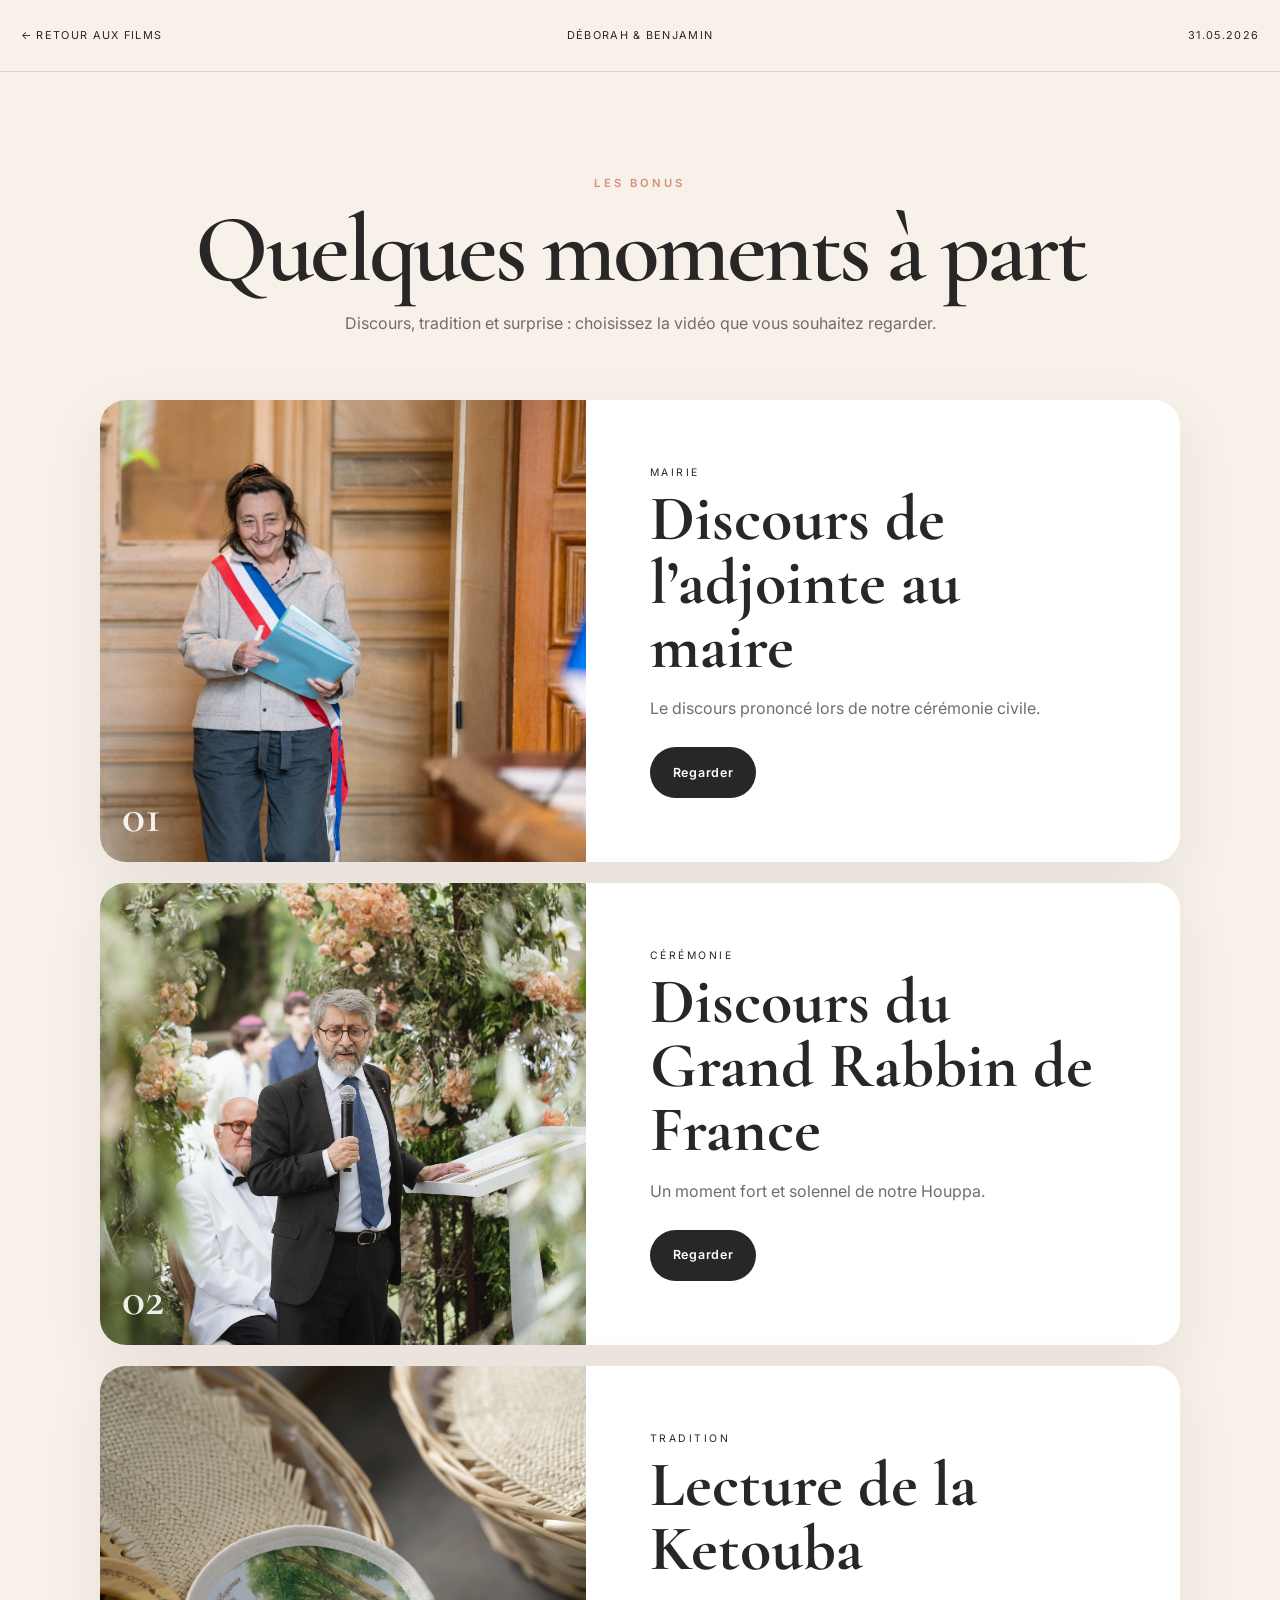
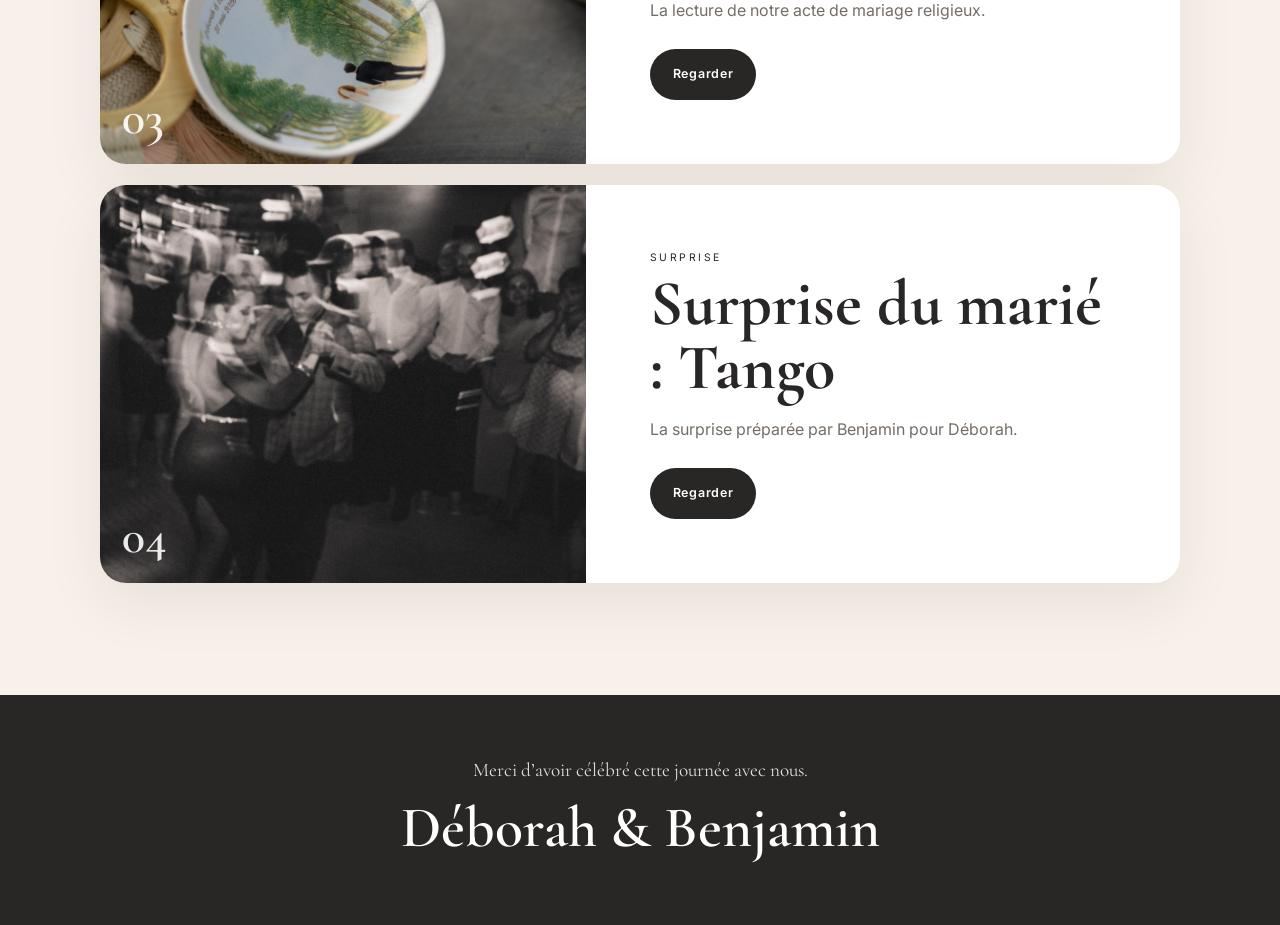
==== bonus.html @ b35d527e "Add files via upload" ====
<!doctype html>
<html lang="fr"><head><meta charset="utf-8"><meta name="viewport" content="width=device-width, initial-scale=1"><meta name="theme-color" content="#f7f1ea"><title>Les bonus — Déborah & Benjamin</title><link rel="preconnect" href="https://fonts.googleapis.com"><link rel="preconnect" href="https://fonts.gstatic.com" crossorigin><link href="https://fonts.googleapis.com/css2?family=Cormorant+Garamond:wght@500;600&family=Inter:wght@400;500;600&display=swap" rel="stylesheet"><link rel="stylesheet" href="style.css"></head>
<body class="inner-page"><nav class="topbar"><a href="films.html" class="back-link">← Retour aux films</a><span>Déborah & Benjamin</span><span>31.05.2026</span></nav>
<main class="films-main"><header class="films-header reveal"><p class="eyebrow peach">Les bonus</p><h1>Quelques moments à part</h1><p>Discours, tradition et surprise : choisissez la vidéo que vous souhaitez regarder.</p></header>
<section class="film-grid">
<article class="film-card reveal"><div class="film-thumb thumb-adjointe"><span>01</span></div><div class="film-info"><p class="card-kicker">Mairie</p><h2>Discours de l’adjointe au maire</h2><p>Le discours prononcé lors de notre cérémonie civile.</p><a class="button dark bonus-link" data-bonus="adjointe" href="#" target="_blank" rel="noopener">Regarder</a></div></article>
<article class="film-card reveal"><div class="film-thumb thumb-rabbin"><span>02</span></div><div class="film-info"><p class="card-kicker">Cérémonie</p><h2>Discours du Grand Rabbin de France</h2><p>Un moment fort et solennel de notre Houppa.</p><a class="button dark bonus-link" data-bonus="rabbin" href="#" target="_blank" rel="noopener">Regarder</a></div></article>
<article class="film-card reveal"><div class="film-thumb thumb-ketouba"><span>03</span></div><div class="film-info"><p class="card-kicker">Tradition</p><h2>Lecture de la Ketouba</h2><p>La lecture de notre acte de mariage religieux.</p><a class="button dark bonus-link" data-bonus="ketouba" href="#" target="_blank" rel="noopener">Regarder</a></div></article>
<article class="film-card reveal"><div class="film-thumb thumb-tango"><span>04</span></div><div class="film-info"><p class="card-kicker">Surprise</p><h2>Surprise du marié : Tango</h2><p>La surprise préparée par Benjamin pour Déborah.</p><a class="button dark bonus-link" data-bonus="tango" href="#" target="_blank" rel="noopener">Regarder</a></div></article>
</section></main><footer><p class="footer-thanks">Merci d’avoir célébré cette journée avec nous.</p><p class="signature">Déborah & Benjamin</p></footer><script src="config.js"></script><script src="script.js"></script></body></html>
---- style.css ----
:root {
  --ivory: #f7f1ea;
  --paper: #fffdf9;
  --charcoal: #292725;
  --muted: #746d67;
  --peach: #d78f7a;
  --peach-soft: #eed2c7;
  --line: rgba(41, 39, 37, .14);
  --shadow: 0 24px 70px rgba(49, 39, 31, .13);
}

* { box-sizing: border-box; }
html { scroll-behavior: smooth; }
body {
  margin: 0;
  color: var(--charcoal);
  background: var(--paper);
  font-family: Inter, system-ui, -apple-system, BlinkMacSystemFont, "Segoe UI", sans-serif;
  line-height: 1.65;
}
a { color: inherit; }
img { max-width: 100%; display: block; }

.intro {
  position: fixed;
  inset: 0;
  z-index: 100;
  display: grid;
  place-items: center;
  text-align: center;
  background: var(--ivory);
  transition: opacity .8s ease, visibility .8s ease;
}
.intro.hidden { opacity: 0; visibility: hidden; }
.intro-names {
  margin: 0;
  font: 600 clamp(2.5rem, 8vw, 6rem)/1 Cormorant Garamond, serif;
}
.intro-date {
  margin: .9rem 0 0;
  letter-spacing: .26em;
  text-transform: uppercase;
  font-size: .72rem;
}

.hero {
  min-height: 100svh;
  position: relative;
  display: grid;
  place-items: end center;
  padding: 7rem 1.5rem 5rem;
  text-align: center;
  color: white;
  background:
    url("assets/cover.jpg") center 38% / cover no-repeat,
    linear-gradient(135deg, #caa693, #5a4a43);
}
.hero-overlay {
  position: absolute;
  inset: 0;
  background: linear-gradient(to bottom, rgba(20,17,15,.15), rgba(20,17,15,.68));
}
.hero-content { position: relative; z-index: 1; max-width: 900px; }
.eyebrow {
  margin: 0 0 .8rem;
  font-size: .7rem;
  font-weight: 600;
  letter-spacing: .28em;
  text-transform: uppercase;
}
.eyebrow.peach { color: var(--peach); }
.hero h1, .films-header h1 {
  margin: 0;
  font: 600 clamp(3.1rem, 10vw, 7.7rem)/.92 Cormorant Garamond, serif;
  letter-spacing: -.035em;
}
.hero h1 span { color: var(--peach-soft); font-weight: 500; }
.hero-copy {
  margin: 1.5rem auto 0;
  max-width: 620px;
  font-family: Cormorant Garamond, serif;
  font-size: clamp(1.2rem, 3vw, 1.65rem);
}
.scroll-link {
  display: inline-flex;
  gap: .8rem;
  margin-top: 2.3rem;
  align-items: center;
  text-decoration: none;
  text-transform: uppercase;
  letter-spacing: .19em;
  font-size: .66rem;
}

.section { padding: clamp(5rem, 10vw, 9rem) 1.4rem; }
.narrow { max-width: 760px; margin: auto; text-align: center; }
h2, h3 { font-family: Cormorant Garamond, serif; }
.narrow h2, .section-heading h2, .download-box h2 {
  margin: 0;
  font-size: clamp(2.5rem, 6vw, 4.5rem);
  line-height: 1;
}
.narrow p:last-child {
  max-width: 650px;
  margin: 1.6rem auto 0;
  color: var(--muted);
  font-size: 1rem;
}

.memories { background: var(--ivory); }
.section-heading { text-align: center; margin-bottom: 3rem; }
.cards {
  max-width: 1180px;
  margin: auto;
  display: grid;
  grid-template-columns: repeat(2, minmax(0, 1fr));
  gap: 1.3rem;
}
.card {
  min-height: 610px;
  position: relative;
  display: flex;
  align-items: end;
  overflow: hidden;
  border-radius: 28px;
  color: white;
  box-shadow: var(--shadow);
  background-size: cover;
  background-position: center;
}
.card-photo {
  background-image:
    url("assets/photos.jpg"),
    linear-gradient(145deg, #d4a68f, #78615a);
}
.card-film {
  background-image:
    url("assets/films.jpg"),
    linear-gradient(145deg, #6d5a51, #292725);
}
.card-shade {
  position: absolute; inset: 0;
  background: linear-gradient(to top, rgba(25,21,19,.82), rgba(25,21,19,.05) 70%);
}
.card-content { position: relative; z-index: 1; padding: clamp(2rem, 5vw, 3.2rem); }
.card-kicker {
  margin: 0 0 .35rem;
  font-size: .65rem;
  letter-spacing: .24em;
  text-transform: uppercase;
}
.card h3 { margin: 0; font-size: clamp(2.8rem, 5vw, 4.4rem); line-height: 1; }
.card p:not(.card-kicker) { max-width: 420px; margin: 1rem 0 1.5rem; }

.button {
  min-height: 48px;
  display: inline-flex;
  align-items: center;
  justify-content: center;
  padding: .9rem 1.35rem;
  border: 1px solid transparent;
  border-radius: 999px;
  text-decoration: none;
  font-weight: 600;
  font-size: .78rem;
  letter-spacing: .06em;
  transition: transform .25s ease, background .25s ease, color .25s ease;
}
.button:hover { transform: translateY(-2px); }
.button.light { background: white; color: var(--charcoal); }
.button.dark { background: var(--charcoal); color: white; }

.download-box {
  max-width: 1080px;
  margin: auto;
  padding: clamp(2rem, 6vw, 4rem);
  display: flex;
  gap: 2rem;
  align-items: center;
  justify-content: space-between;
  border: 1px solid var(--line);
  border-radius: 28px;
  background: white;
}
.download-box p { max-width: 650px; color: var(--muted); }

footer {
  padding: 3.5rem 1.4rem 4rem;
  text-align: center;
  background: var(--charcoal);
  color: white;
}
footer p { margin: .25rem 0; }
.signature {
  font: 600 clamp(2rem, 6vw, 3.6rem)/1 Cormorant Garamond, serif;
}
.footer-date {
  margin-top: 1.1rem;
  font-size: .65rem;
  letter-spacing: .25em;
  color: rgba(255,255,255,.65);
}

.reveal {
  opacity: 0;
  transform: translateY(24px);
  transition: opacity .8s ease, transform .8s ease;
}
.reveal.visible { opacity: 1; transform: none; }

.inner-page { background: var(--ivory); }
.topbar {
  min-height: 72px;
  padding: 0 1.3rem;
  display: grid;
  grid-template-columns: 1fr auto 1fr;
  gap: 1rem;
  align-items: center;
  border-bottom: 1px solid var(--line);
  background: rgba(247,241,234,.92);
  backdrop-filter: blur(12px);
}
.topbar span:last-child { text-align: right; }
.topbar span, .back-link {
  font-size: .68rem;
  letter-spacing: .12em;
  text-transform: uppercase;
  text-decoration: none;
}
.films-main { padding: clamp(4rem, 8vw, 7rem) 1.3rem 7rem; }
.films-header {
  max-width: 900px;
  margin: 0 auto 4rem;
  text-align: center;
}
.films-header h1 {
  color: var(--charcoal);
  font-size: clamp(3.2rem, 8vw, 6rem);
}
.films-header > p:last-child { color: var(--muted); }
.film-grid {
  max-width: 1080px;
  margin: auto;
  display: grid;
  gap: 1.3rem;
}
.film-card {
  display: grid;
  grid-template-columns: minmax(260px, .9fr) 1.1fr;
  overflow: hidden;
  border-radius: 26px;
  background: white;
  box-shadow: 0 20px 60px rgba(49,39,31,.08);
}
.film-thumb {
  min-height: 360px;
  position: relative;
  display: flex;
  align-items: flex-end;
  padding: 1.4rem;
  color: rgba(255,255,255,.9);
  font: 600 3rem/1 Cormorant Garamond, serif;
  background-position: center;
  background-size: cover;
}
.thumb-full { background-image: url("assets/film-full.jpg"), linear-gradient(145deg,#c99c85,#4a3e38); }
.thumb-best { background-image: url("assets/film-best.jpg"), linear-gradient(145deg,#b78073,#2f2a28); }
.thumb-teaser { background-image: url("assets/film-teaser.jpg"), linear-gradient(145deg,#d2ae98,#5d4d46); }
.thumb-bonus { background-image: url("assets/film-bonus.jpg"), linear-gradient(145deg,#b77d6b,#372f2c); }
.film-info {
  padding: clamp(2rem, 5vw, 4rem);
  display: flex;
  flex-direction: column;
  align-items: flex-start;
  justify-content: center;
}
.film-info h2 { margin: 0; font-size: clamp(2.4rem, 5vw, 4rem); line-height: 1; }
.film-info > p:not(.card-kicker) { margin: 1rem 0 1.6rem; color: var(--muted); }

@media (max-width: 760px) {
  .hero { min-height: 88svh; background-position: center top; }
  .cards { grid-template-columns: 1fr; }
  .card { min-height: 530px; }
  .download-box { align-items: flex-start; flex-direction: column; }
  .film-card { grid-template-columns: 1fr; }
  .film-thumb { min-height: 270px; }
  .topbar { grid-template-columns: 1fr 1fr; }
  .topbar span:nth-child(2) { display: none; }
}
@media (prefers-reduced-motion: reduce) {
  *, *::before, *::after { scroll-behavior: auto !important; transition: none !important; }
  .intro { display: none; }
  .reveal { opacity: 1; transform: none; }
}


/* Finitions premium — version 2 */
.hero {
  min-height: 92svh;
  padding-bottom: 4.4rem;
}

.hero-content {
  transform: translateY(1rem);
}

.hero-copy {
  max-width: 650px;
  font-size: clamp(1.45rem, 3.3vw, 1.95rem);
  line-height: 1.35;
}

.scroll-link {
  flex-direction: column;
  gap: .3rem;
  margin-top: 2.1rem;
}

.scroll-arrow {
  display: inline-block;
  font-size: 1rem;
  animation: driftDown 1.8s ease-in-out infinite;
}

@keyframes driftDown {
  0%, 100% { transform: translateY(0); opacity: .65; }
  50% { transform: translateY(7px); opacity: 1; }
}

.narrow {
  max-width: 820px;
}

.narrow p:last-child {
  max-width: 690px;
  margin-top: 1.7rem;
  font-size: 1.03rem;
}

.card {
  background-size: 100%;
  transition:
    transform .55s cubic-bezier(.2,.7,.2,1),
    box-shadow .55s ease,
    background-size .8s ease;
}

.card:hover {
  transform: translateY(-8px);
  box-shadow: 0 34px 90px rgba(49, 39, 31, .2);
  background-size: 106%;
}

.card-shade {
  transition: background .55s ease;
}

.card:hover .card-shade {
  background: linear-gradient(to top, rgba(25,21,19,.88), rgba(25,21,19,.01) 72%);
}

.button {
  transition:
    transform .3s ease,
    background .3s ease,
    color .3s ease,
    box-shadow .3s ease;
}

.button:hover {
  transform: translateY(-3px);
  box-shadow: 0 12px 28px rgba(41,39,37,.16);
}

.footer-thanks {
  margin-bottom: .8rem;
  font-family: Cormorant Garamond, serif;
  font-size: 1.2rem;
  color: rgba(255,255,255,.84);
}

.reveal {
  transform: translateY(34px);
  transition:
    opacity 1s cubic-bezier(.2,.7,.2,1),
    transform 1s cubic-bezier(.2,.7,.2,1);
}

.film-card {
  transition: transform .45s ease, box-shadow .45s ease;
}

.film-card:hover {
  transform: translateY(-6px);
  box-shadow: 0 30px 80px rgba(49,39,31,.14);
}

.film-thumb {
  transition: transform .7s ease;
}

.film-card:hover .film-thumb {
  transform: scale(1.025);
}

@media (max-width: 760px) {
  .hero {
    min-height: 88svh;
    padding-bottom: 3.6rem;
  }

  .hero-content {
    transform: none;
  }

  .hero-copy {
    font-size: clamp(1.3rem, 5vw, 1.65rem);
  }

  .card {
    background-size: cover;
  }

  .card:hover {
    transform: none;
    background-size: cover;
  }
}

@media (prefers-reduced-motion: reduce) {
  .scroll-arrow {
    animation: none !important;
  }
}

/* Pages albums et bonus */
.hero h1 { white-space: nowrap; }
.cards { max-width: 1280px; gap: 1.6rem; }
.card { min-height: 660px; }
.download { display: none; }

.album-grid {
  max-width: 1180px;
  margin: auto;
  display: grid;
  grid-template-columns: repeat(2, minmax(0, 1fr));
  gap: 1.35rem;
}
.album-card {
  position: relative;
  min-height: 440px;
  display: flex;
  align-items: flex-end;
  overflow: hidden;
  border-radius: 28px;
  color: white;
  text-decoration: none;
  background-position: center;
  background-size: cover;
  box-shadow: var(--shadow);
  transition: transform .5s cubic-bezier(.2,.7,.2,1), box-shadow .5s ease, background-size .8s ease;
}
.album-card:last-child { grid-column: 1 / -1; min-height: 500px; }
.album-card:hover { transform: translateY(-7px); box-shadow: 0 34px 90px rgba(49,39,31,.2); background-size: 106%; }
.album-shade { position: absolute; inset: 0; background: linear-gradient(to top, rgba(20,17,15,.82), rgba(20,17,15,.05) 72%); }
.album-content { position: relative; z-index: 1; padding: clamp(2rem, 5vw, 3.2rem); width: 100%; }
.album-number { display: block; margin-bottom: .5rem; font-size: .65rem; letter-spacing: .24em; }
.album-content h2 { margin: 0 0 1rem; font-size: clamp(2.7rem, 5vw, 4.6rem); line-height: .95; }
.album-action { font-size: .75rem; font-weight: 600; letter-spacing: .08em; text-transform: uppercase; }
.album-mairie { background-image: url("assets/mairie.jpg"), linear-gradient(145deg,#c99c85,#4a3e38); }
.album-pool { background-image: url("assets/Pool-Henne.jpg"), linear-gradient(145deg,#d2ae98,#5d4d46); }
.album-ceremonie { background-image: url("assets/ceremonie.jpg"), linear-gradient(145deg,#b78073,#2f2a28); }
.album-maries { background-image: url("assets/maries.jpg"), linear-gradient(145deg,#caa693,#5a4a43); }
.album-cocktail { background-image: url("assets/cocktail-soiree.jpg"), linear-gradient(145deg,#6d5a51,#292725); }

.thumb-adjointe { background-image: url("assets/adjointe.jpg"), linear-gradient(145deg,#c99c85,#4a3e38); }
.thumb-rabbin { background-image: url("assets/rabin.jpg"), linear-gradient(145deg,#b78073,#2f2a28); }
.thumb-ketouba { background-image: url("assets/ceremonie.jpg"), linear-gradient(145deg,#d2ae98,#5d4d46); }
.thumb-tango { background-image: url("assets/tango.jpg"), linear-gradient(145deg,#6d5a51,#292725); }

@media (max-width: 760px) {
  .hero h1 { white-space: normal; }
  .card { min-height: 560px; }
  .album-grid { grid-template-columns: 1fr; }
  .album-card, .album-card:last-child { grid-column: auto; min-height: 430px; }
  .album-card:hover { transform: none; background-size: cover; }
}
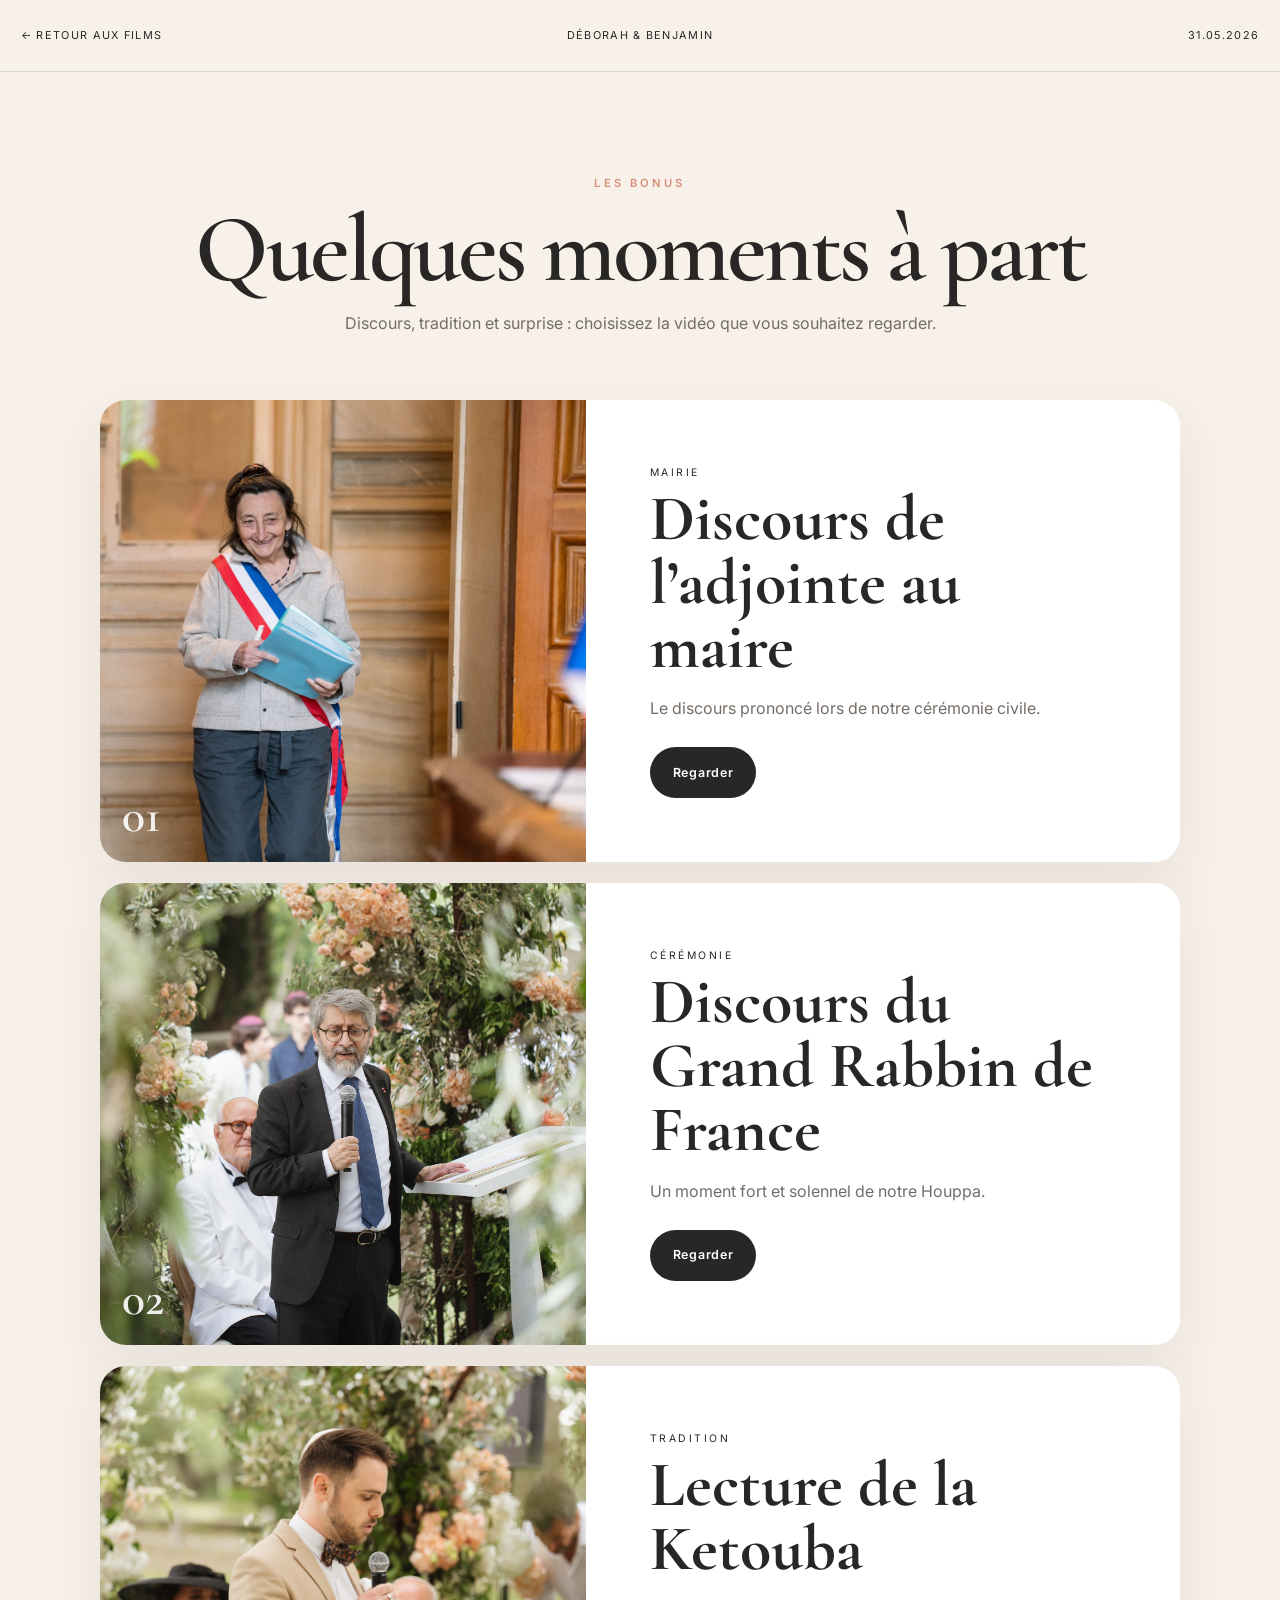
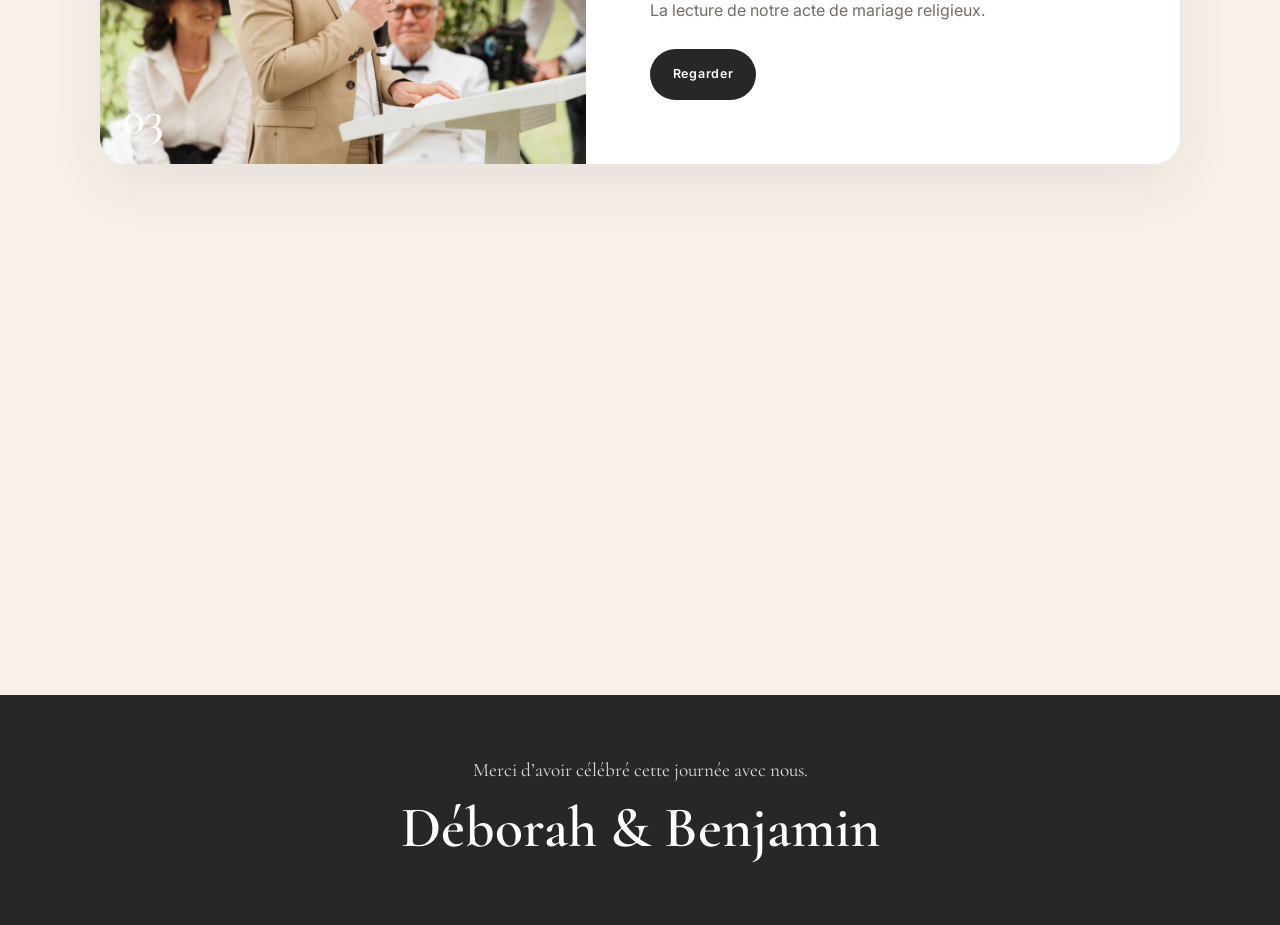
==== commit 463b4b54: "Add files via upload" ====
--- a/bonus.html
+++ b/bonus.html
@@ -6,5 +6,5 @@
 <article class="film-card reveal"><div class="film-thumb thumb-adjointe"><span>01</span></div><div class="film-info"><p class="card-kicker">Mairie</p><h2>Discours de l’adjointe au maire</h2><p>Le discours prononcé lors de notre cérémonie civile.</p><a class="button dark bonus-link" data-bonus="adjointe" href="#" target="_blank" rel="noopener">Regarder</a></div></article>
 <article class="film-card reveal"><div class="film-thumb thumb-rabbin"><span>02</span></div><div class="film-info"><p class="card-kicker">Cérémonie</p><h2>Discours du Grand Rabbin de France</h2><p>Un moment fort et solennel de notre Houppa.</p><a class="button dark bonus-link" data-bonus="rabbin" href="#" target="_blank" rel="noopener">Regarder</a></div></article>
 <article class="film-card reveal"><div class="film-thumb thumb-ketouba"><span>03</span></div><div class="film-info"><p class="card-kicker">Tradition</p><h2>Lecture de la Ketouba</h2><p>La lecture de notre acte de mariage religieux.</p><a class="button dark bonus-link" data-bonus="ketouba" href="#" target="_blank" rel="noopener">Regarder</a></div></article>
-<article class="film-card reveal"><div class="film-thumb thumb-tango"><span>04</span></div><div class="film-info"><p class="card-kicker">Surprise</p><h2>Surprise du marié : Tango</h2><p>La surprise préparée par Benjamin pour Déborah.</p><a class="button dark bonus-link" data-bonus="tango" href="#" target="_blank" rel="noopener">Regarder</a></div></article>
+<article class="film-card reveal"><div class="film-thumb thumb-tango"><span>04</span></div><div class="film-info"><p class="card-kicker">Surprise</p><h2>Surprise du marié : Tango</h2><p>La surprise préparée par Tata Paulo pour Benjamin.</p><a class="button dark bonus-link" data-bonus="tango" href="#" target="_blank" rel="noopener">Regarder</a></div></article>
 </section></main><footer><p class="footer-thanks">Merci d’avoir célébré cette journée avec nous.</p><p class="signature">Déborah & Benjamin</p></footer><script src="config.js"></script><script src="script.js"></script></body></html>
--- a/style.css
+++ b/style.css
@@ -470,13 +470,13 @@
 .album-action { font-size: .75rem; font-weight: 600; letter-spacing: .08em; text-transform: uppercase; }
 .album-mairie { background-image: url("assets/mairie.jpg"), linear-gradient(145deg,#c99c85,#4a3e38); }
 .album-pool { background-image: url("assets/Pool-Henne.jpg"), linear-gradient(145deg,#d2ae98,#5d4d46); }
-.album-ceremonie { background-image: url("assets/ceremonie.jpg"), linear-gradient(145deg,#b78073,#2f2a28); }
+.album-ceremonie { background-image: url("assets/ketouba.jpg"), linear-gradient(145deg,#b78073,#2f2a28); }
 .album-maries { background-image: url("assets/maries.jpg"), linear-gradient(145deg,#caa693,#5a4a43); }
 .album-cocktail { background-image: url("assets/cocktail-soiree.jpg"), linear-gradient(145deg,#6d5a51,#292725); }
 
 .thumb-adjointe { background-image: url("assets/adjointe.jpg"), linear-gradient(145deg,#c99c85,#4a3e38); }
 .thumb-rabbin { background-image: url("assets/rabin.jpg"), linear-gradient(145deg,#b78073,#2f2a28); }
-.thumb-ketouba { background-image: url("assets/ceremonie.jpg"), linear-gradient(145deg,#d2ae98,#5d4d46); }
+.thumb-ketouba { background-image: url("assets/ketouba.jpg"), linear-gradient(145deg,#d2ae98,#5d4d46); }
 .thumb-tango { background-image: url("assets/tango.jpg"), linear-gradient(145deg,#6d5a51,#292725); }
 
 @media (max-width: 760px) {
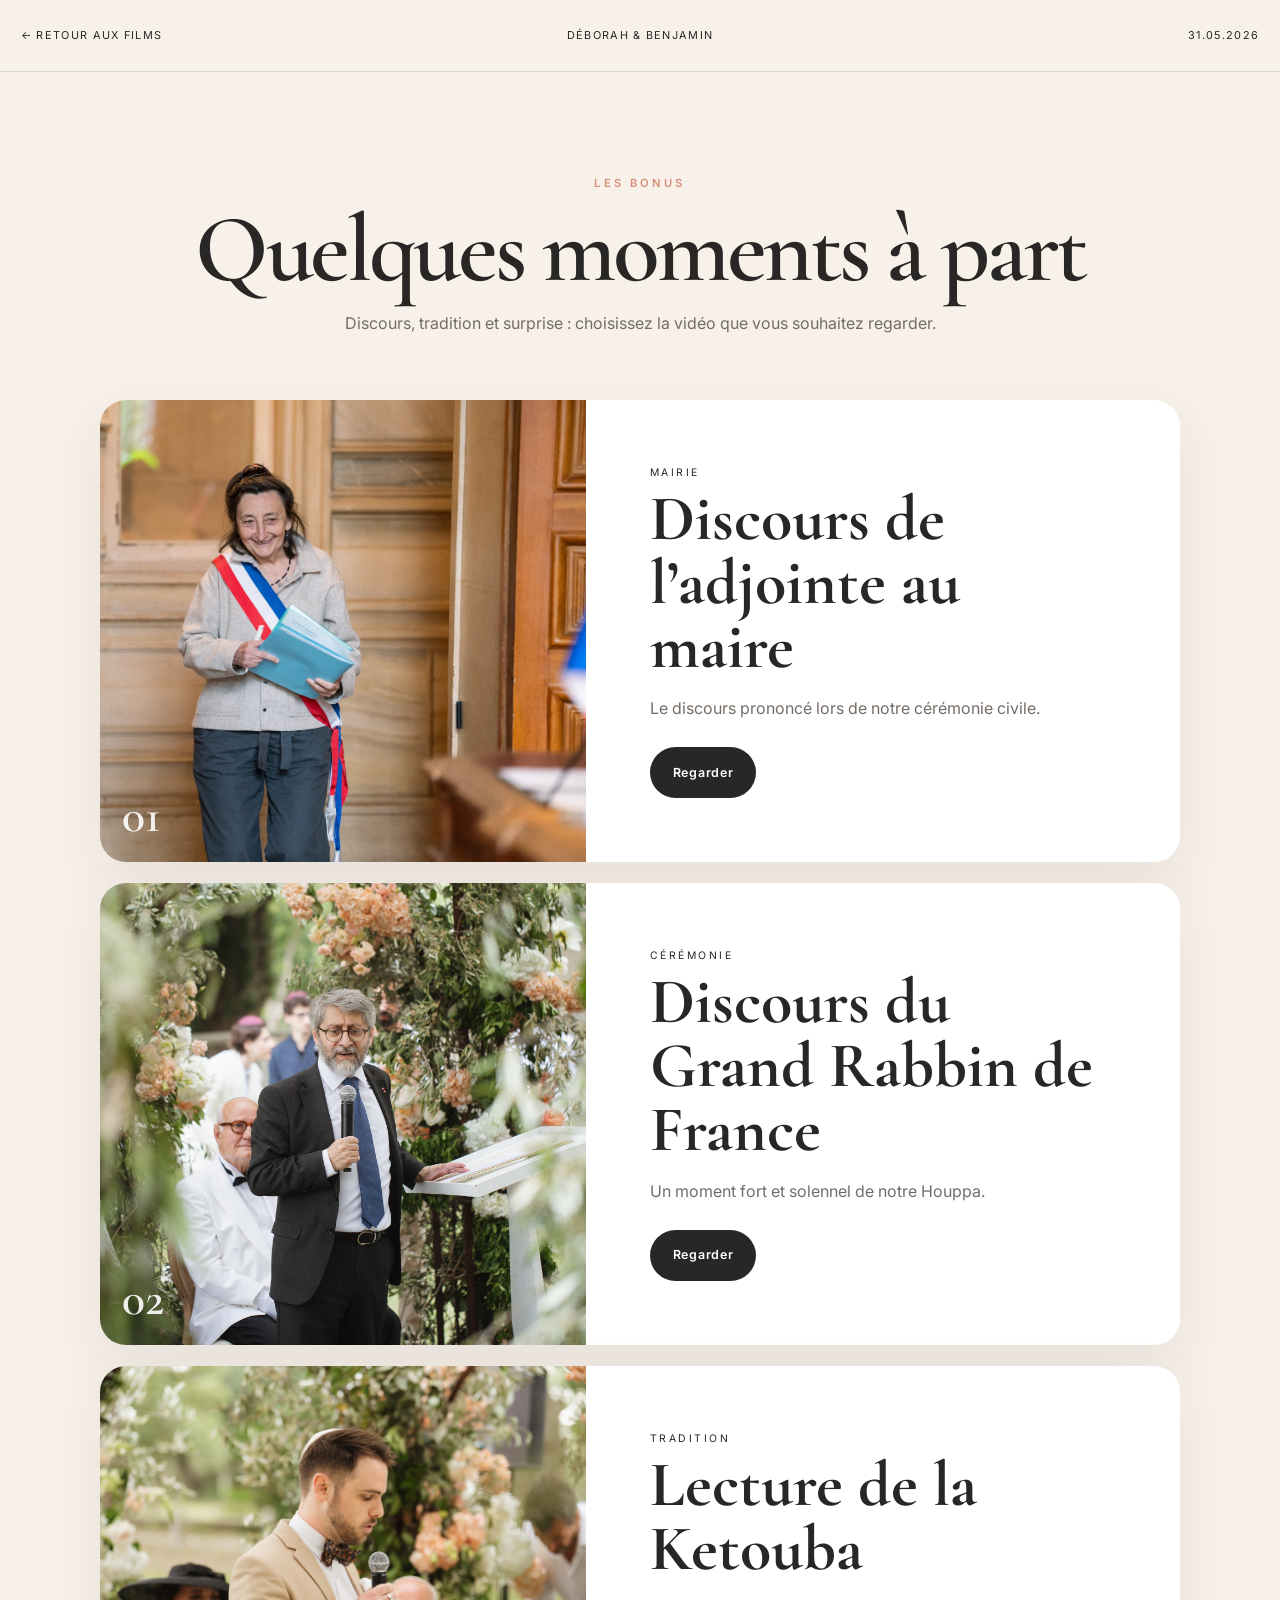
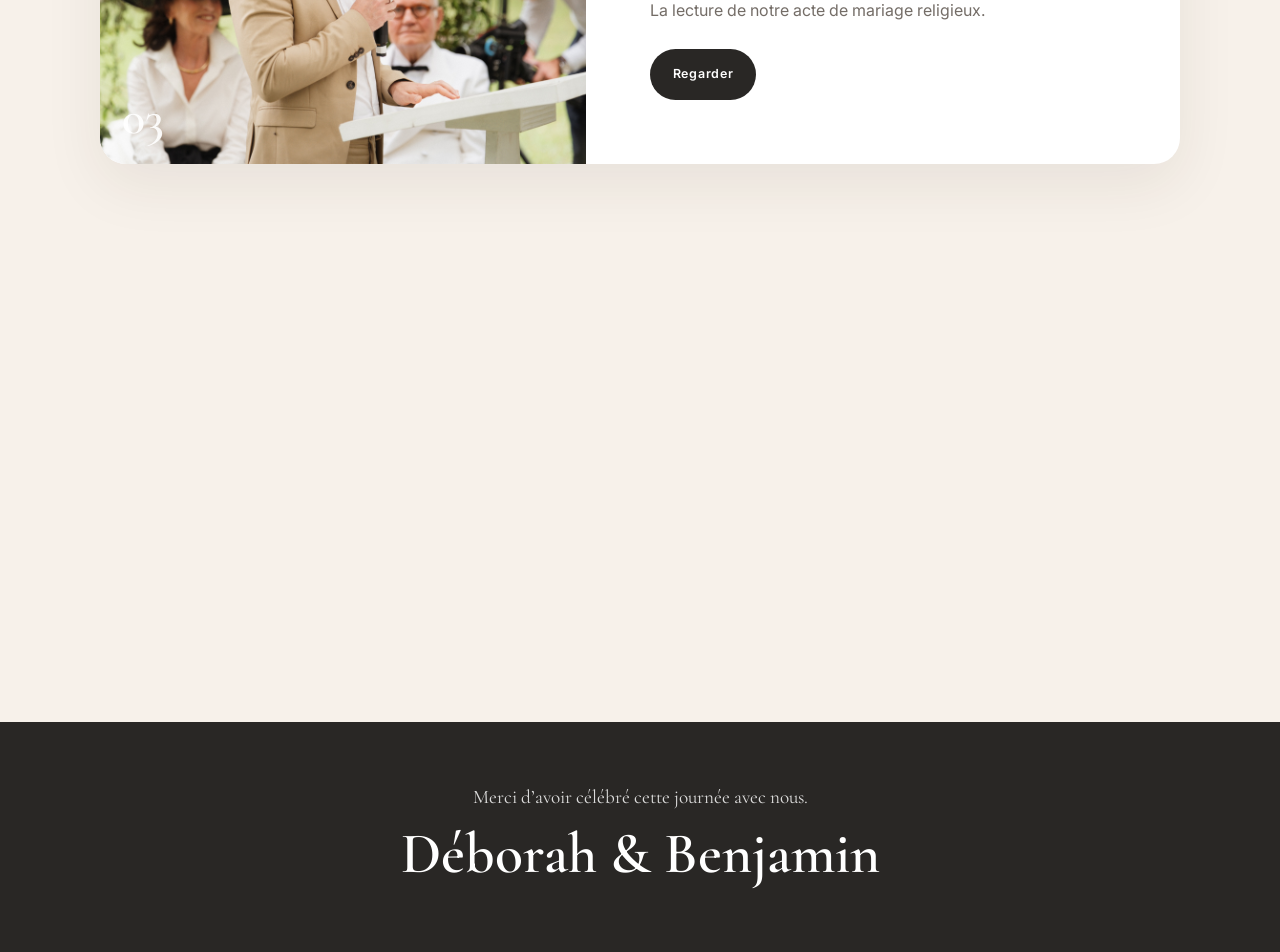
==== commit b686cc1c: "Add files via upload" ====
--- a/bonus.html
+++ b/bonus.html
@@ -6,5 +6,5 @@
 <article class="film-card reveal"><div class="film-thumb thumb-adjointe"><span>01</span></div><div class="film-info"><p class="card-kicker">Mairie</p><h2>Discours de l’adjointe au maire</h2><p>Le discours prononcé lors de notre cérémonie civile.</p><a class="button dark bonus-link" data-bonus="adjointe" href="#" target="_blank" rel="noopener">Regarder</a></div></article>
 <article class="film-card reveal"><div class="film-thumb thumb-rabbin"><span>02</span></div><div class="film-info"><p class="card-kicker">Cérémonie</p><h2>Discours du Grand Rabbin de France</h2><p>Un moment fort et solennel de notre Houppa.</p><a class="button dark bonus-link" data-bonus="rabbin" href="#" target="_blank" rel="noopener">Regarder</a></div></article>
 <article class="film-card reveal"><div class="film-thumb thumb-ketouba"><span>03</span></div><div class="film-info"><p class="card-kicker">Tradition</p><h2>Lecture de la Ketouba</h2><p>La lecture de notre acte de mariage religieux.</p><a class="button dark bonus-link" data-bonus="ketouba" href="#" target="_blank" rel="noopener">Regarder</a></div></article>
-<article class="film-card reveal"><div class="film-thumb thumb-tango"><span>04</span></div><div class="film-info"><p class="card-kicker">Surprise</p><h2>Surprise du marié : Tango</h2><p>La surprise préparée par Tata Paulo pour Benjamin.</p><a class="button dark bonus-link" data-bonus="tango" href="#" target="_blank" rel="noopener">Regarder</a></div></article>
+<article class="film-card reveal"><div class="film-thumb thumb-tango"><span>04</span></div><div class="film-info"><p class="card-kicker">Surprise</p><h2>Surprise des mariés : Tango</h2><p>La surprise préparée par Tata Paulo pour Déborah et Benjamin.</p><a class="button dark bonus-link" data-bonus="tango" href="#" target="_blank" rel="noopener">Regarder</a></div></article>
 </section></main><footer><p class="footer-thanks">Merci d’avoir célébré cette journée avec nous.</p><p class="signature">Déborah & Benjamin</p></footer><script src="config.js"></script><script src="script.js"></script></body></html>
--- a/style.css
+++ b/style.css
@@ -422,6 +422,11 @@
     background-size: cover;
   }
 
+  /* Sur mobile, garde les deux mariés visibles sur la carte Films. */
+  .card-film {
+    background-position: 65% center;
+  }
+
   .card:hover {
     transform: none;
     background-size: cover;
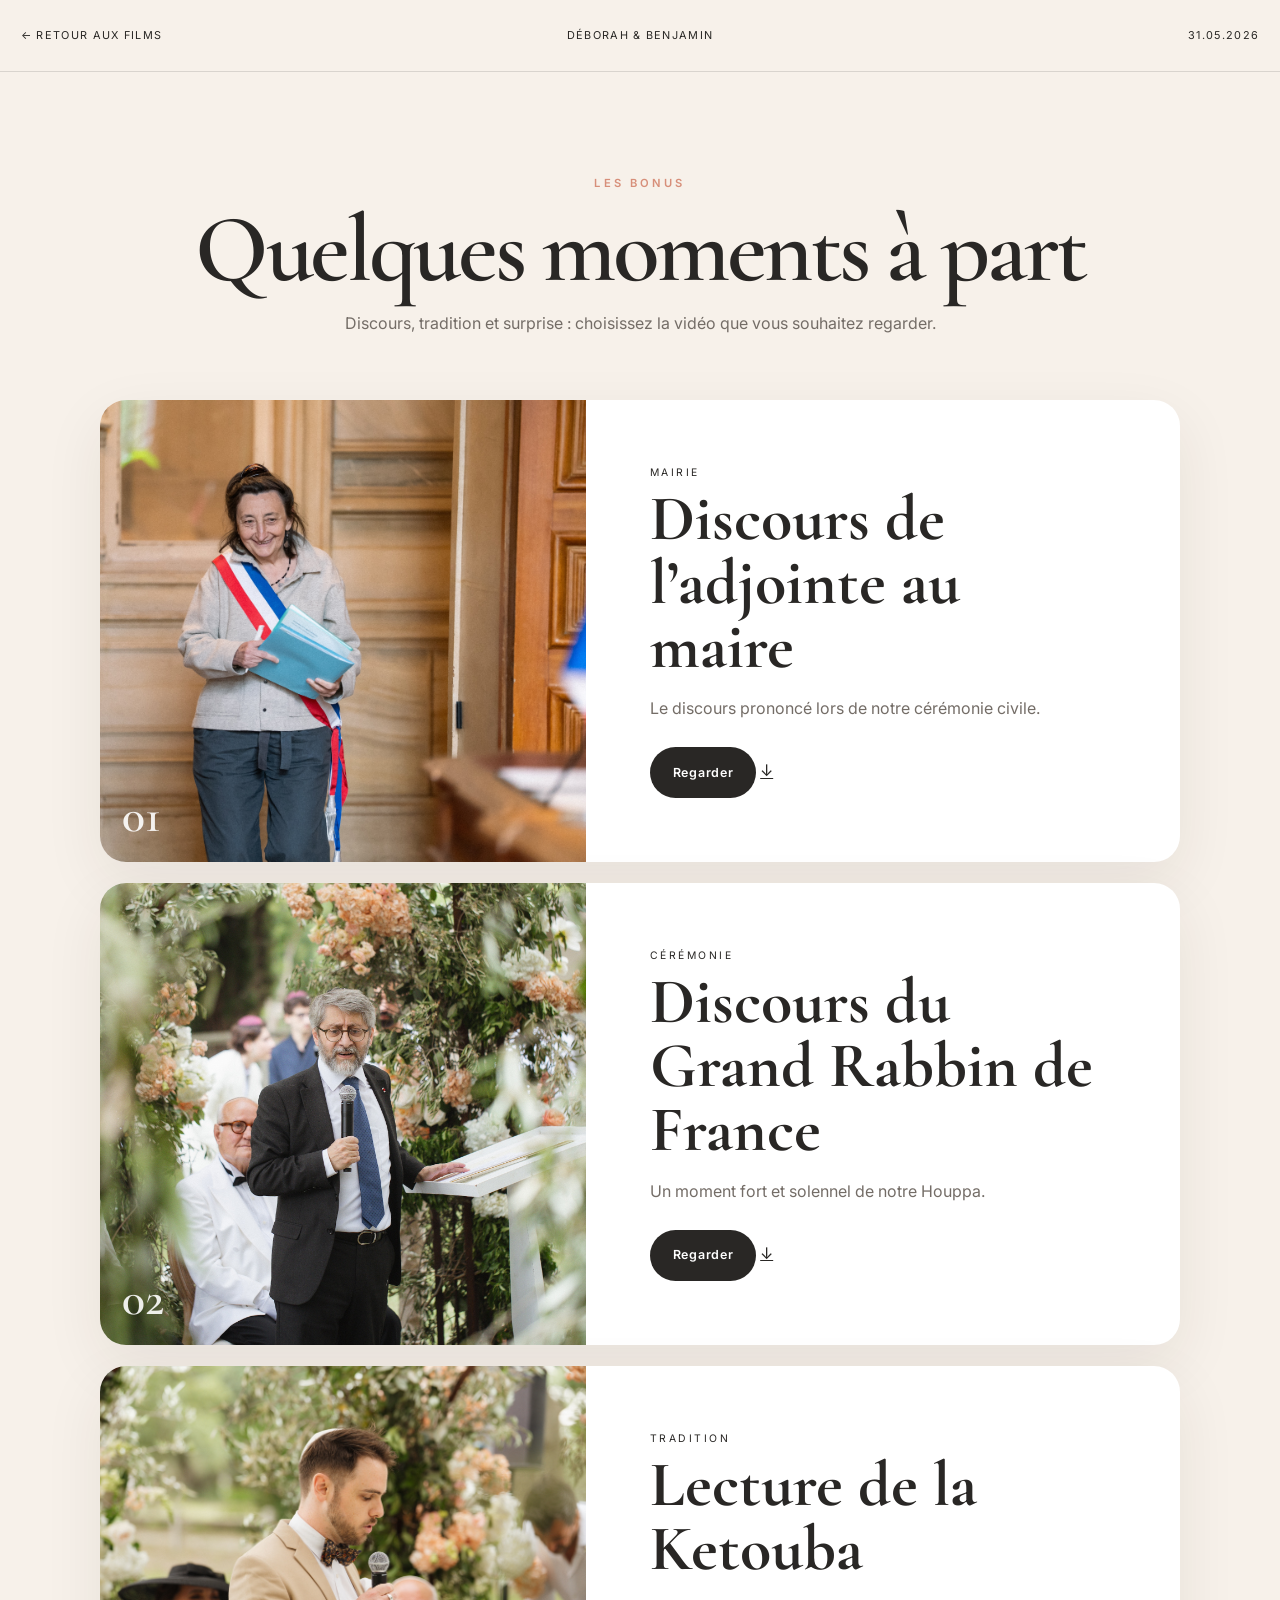
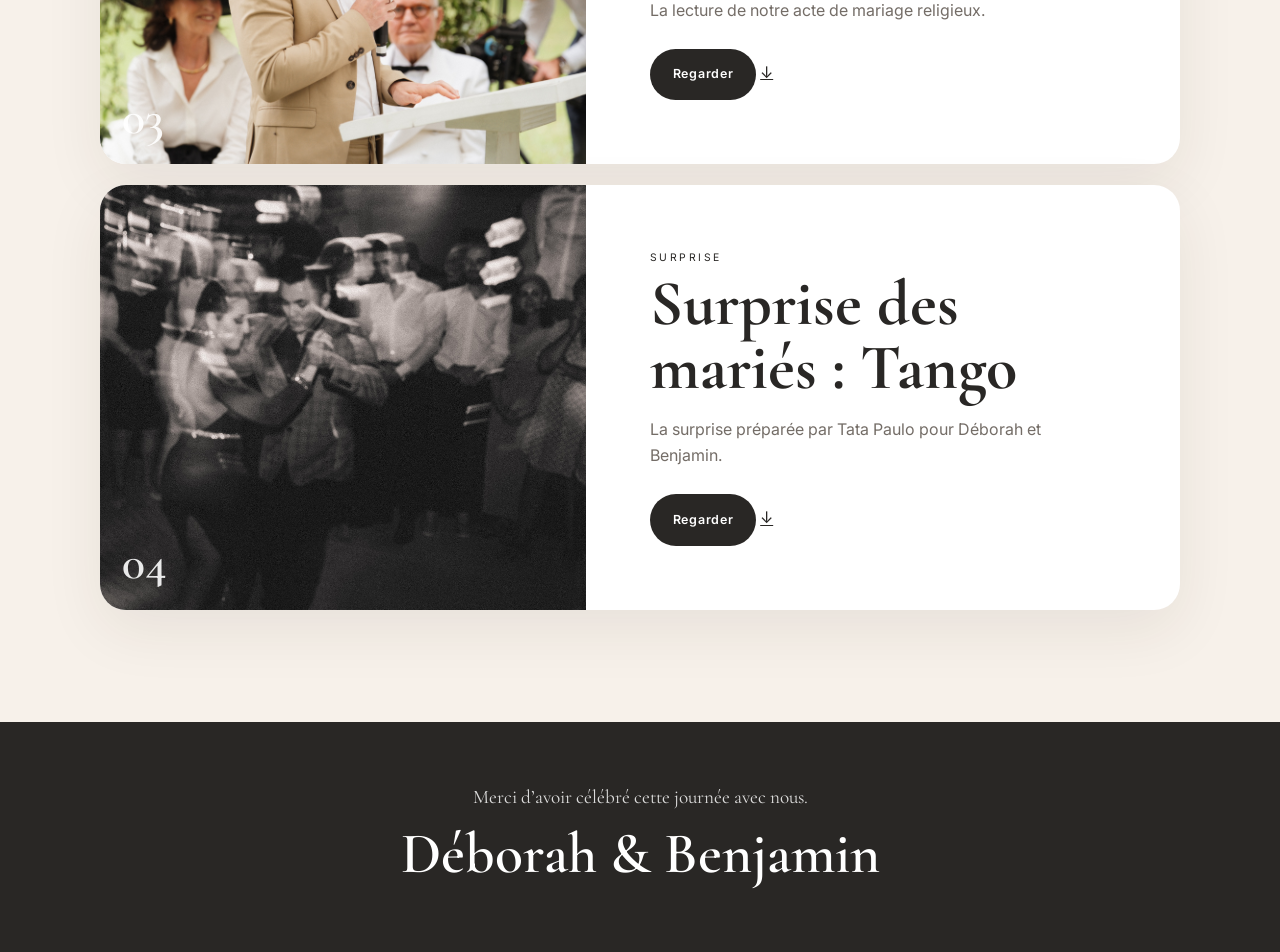
==== commit de7fb74e: "Update bonus.html" ====
--- a/bonus.html
+++ b/bonus.html
@@ -1,10 +1,169 @@
 <!doctype html>
-<html lang="fr"><head><meta charset="utf-8"><meta name="viewport" content="width=device-width, initial-scale=1"><meta name="theme-color" content="#f7f1ea"><title>Les bonus — Déborah & Benjamin</title><link rel="preconnect" href="https://fonts.googleapis.com"><link rel="preconnect" href="https://fonts.gstatic.com" crossorigin><link href="https://fonts.googleapis.com/css2?family=Cormorant+Garamond:wght@500;600&family=Inter:wght@400;500;600&display=swap" rel="stylesheet"><link rel="stylesheet" href="style.css"></head>
-<body class="inner-page"><nav class="topbar"><a href="films.html" class="back-link">← Retour aux films</a><span>Déborah & Benjamin</span><span>31.05.2026</span></nav>
-<main class="films-main"><header class="films-header reveal"><p class="eyebrow peach">Les bonus</p><h1>Quelques moments à part</h1><p>Discours, tradition et surprise : choisissez la vidéo que vous souhaitez regarder.</p></header>
+<html lang="fr">
+<head>
+  <meta charset="utf-8">
+  <meta name="viewport" content="width=device-width, initial-scale=1">
+  <meta name="theme-color" content="#f7f1ea">
+  <title>Les bonus — Déborah & Benjamin</title>
+
+  <link rel="preconnect" href="https://fonts.googleapis.com">
+  <link rel="preconnect" href="https://fonts.gstatic.com" crossorigin>
+  <link href="https://fonts.googleapis.com/css2?family=Cormorant+Garamond:wght@500;600&family=Inter:wght@400;500;600&display=swap" rel="stylesheet">
+  <link rel="stylesheet" href="style.css">
+</head>
+
+<body class="inner-page">
+
+<nav class="topbar">
+  <a href="films.html" class="back-link">← Retour aux films</a>
+  <span>Déborah & Benjamin</span>
+  <span>31.05.2026</span>
+</nav>
+
+<main class="films-main">
+
+<header class="films-header reveal">
+  <p class="eyebrow peach">Les bonus</p>
+  <h1>Quelques moments à part</h1>
+  <p>Discours, tradition et surprise : choisissez la vidéo que vous souhaitez regarder.</p>
+</header>
+
 <section class="film-grid">
-<article class="film-card reveal"><div class="film-thumb thumb-adjointe"><span>01</span></div><div class="film-info"><p class="card-kicker">Mairie</p><h2>Discours de l’adjointe au maire</h2><p>Le discours prononcé lors de notre cérémonie civile.</p><a class="button dark bonus-link" data-bonus="adjointe" href="#" target="_blank" rel="noopener">Regarder</a></div></article>
-<article class="film-card reveal"><div class="film-thumb thumb-rabbin"><span>02</span></div><div class="film-info"><p class="card-kicker">Cérémonie</p><h2>Discours du Grand Rabbin de France</h2><p>Un moment fort et solennel de notre Houppa.</p><a class="button dark bonus-link" data-bonus="rabbin" href="#" target="_blank" rel="noopener">Regarder</a></div></article>
-<article class="film-card reveal"><div class="film-thumb thumb-ketouba"><span>03</span></div><div class="film-info"><p class="card-kicker">Tradition</p><h2>Lecture de la Ketouba</h2><p>La lecture de notre acte de mariage religieux.</p><a class="button dark bonus-link" data-bonus="ketouba" href="#" target="_blank" rel="noopener">Regarder</a></div></article>
-<article class="film-card reveal"><div class="film-thumb thumb-tango"><span>04</span></div><div class="film-info"><p class="card-kicker">Surprise</p><h2>Surprise des mariés : Tango</h2><p>La surprise préparée par Tata Paulo pour Déborah et Benjamin.</p><a class="button dark bonus-link" data-bonus="tango" href="#" target="_blank" rel="noopener">Regarder</a></div></article>
-</section></main><footer><p class="footer-thanks">Merci d’avoir célébré cette journée avec nous.</p><p class="signature">Déborah & Benjamin</p></footer><script src="config.js"></script><script src="script.js"></script></body></html>
+
+  <article class="film-card reveal">
+    <div class="film-thumb thumb-adjointe">
+      <span>01</span>
+    </div>
+
+    <div class="film-info">
+      <p class="card-kicker">Mairie</p>
+      <h2>Discours de l’adjointe au maire</h2>
+      <p>Le discours prononcé lors de notre cérémonie civile.</p>
+
+      <div class="video-actions">
+        <a class="button dark"
+           href="https://youtu.be/zSFVl3jreYs"
+           target="_blank"
+           rel="noopener">
+          Regarder
+        </a>
+
+        <a class="download-button"
+           href="https://1drv.ms/v/c/fe005e79bfca4940/IQC60GVEB7knQZflV5qRnCfxAbYD88Ypl5VMBLUPHVLP2HA?e=sA8LEf"
+           target="_blank"
+           rel="noopener"
+           aria-label="Télécharger le discours de l’adjointe"
+           title="Télécharger">
+          ↓
+        </a>
+      </div>
+    </div>
+  </article>
+
+
+  <article class="film-card reveal">
+    <div class="film-thumb thumb-rabbin">
+      <span>02</span>
+    </div>
+
+    <div class="film-info">
+      <p class="card-kicker">Cérémonie</p>
+      <h2>Discours du Grand Rabbin de France</h2>
+      <p>Un moment fort et solennel de notre Houppa.</p>
+
+      <div class="video-actions">
+        <a class="button dark"
+           href="https://youtu.be/Dk_JQ2nUjzk"
+           target="_blank"
+           rel="noopener">
+          Regarder
+        </a>
+
+        <a class="download-button"
+           href="https://1drv.ms/v/c/fe005e79bfca4940/IQDqzyZx8Nz5SoJObL8eiVc0Acm5nAv7ZCgJnDCNC0UUDbM?e=Fjuq3d"
+           target="_blank"
+           rel="noopener"
+           aria-label="Télécharger le discours du Grand Rabbin"
+           title="Télécharger">
+          ↓
+        </a>
+      </div>
+    </div>
+  </article>
+
+
+  <article class="film-card reveal">
+    <div class="film-thumb thumb-ketouba">
+      <span>03</span>
+    </div>
+
+    <div class="film-info">
+      <p class="card-kicker">Tradition</p>
+      <h2>Lecture de la Ketouba</h2>
+      <p>La lecture de notre acte de mariage religieux.</p>
+
+      <div class="video-actions">
+        <a class="button dark"
+           href="https://youtu.be/fDGdilpbMHc"
+           target="_blank"
+           rel="noopener">
+          Regarder
+        </a>
+
+        <a class="download-button"
+           href="https://1drv.ms/v/c/fe005e79bfca4940/IQBhnemkNUCyTrfuvbTE9nVgAfYkqxFQ_273QRnzHiIqBp0?e=B9DHrr"
+           target="_blank"
+           rel="noopener"
+           aria-label="Télécharger la Ketouba"
+           title="Télécharger">
+          ↓
+        </a>
+      </div>
+    </div>
+  </article>
+
+
+  <article class="film-card reveal">
+    <div class="film-thumb thumb-tango">
+      <span>04</span>
+    </div>
+
+    <div class="film-info">
+      <p class="card-kicker">Surprise</p>
+      <h2>Surprise des mariés : Tango</h2>
+      <p>La surprise préparée par Tata Paulo pour Déborah et Benjamin.</p>
+
+      <div class="video-actions">
+        <a class="button dark"
+           href="https://youtu.be/KF2ATE9jOQ8"
+           target="_blank"
+           rel="noopener">
+          Regarder
+        </a>
+
+        <a class="download-button"
+           href="https://1drv.ms/v/c/fe005e79bfca4940/IQBwHuazdbvsRYAT9TpMJFJ-AYJU199sYpebnge30X5Ig9M?e=r0Mjl2"
+           target="_blank"
+           rel="noopener"
+           aria-label="Télécharger le Tango"
+           title="Télécharger">
+          ↓
+        </a>
+      </div>
+    </div>
+  </article>
+
+</section>
+
+</main>
+
+<footer>
+  <p class="footer-thanks">Merci d’avoir célébré cette journée avec nous.</p>
+  <p class="signature">Déborah & Benjamin</p>
+</footer>
+
+<script src="config.js"></script>
+<script src="script.js"></script>
+
+</body>
+</html>
--- a/style.css
+++ b/style.css
@@ -466,7 +466,6 @@
   box-shadow: var(--shadow);
   transition: transform .5s cubic-bezier(.2,.7,.2,1), box-shadow .5s ease, background-size .8s ease;
 }
-.album-card:last-child { grid-column: 1 / -1; min-height: 500px; }
 .album-card:hover { transform: translateY(-7px); box-shadow: 0 34px 90px rgba(49,39,31,.2); background-size: 106%; }
 .album-shade { position: absolute; inset: 0; background: linear-gradient(to top, rgba(20,17,15,.82), rgba(20,17,15,.05) 72%); }
 .album-content { position: relative; z-index: 1; padding: clamp(2rem, 5vw, 3.2rem); width: 100%; }
@@ -474,7 +473,8 @@
 .album-content h2 { margin: 0 0 1rem; font-size: clamp(2.7rem, 5vw, 4.6rem); line-height: .95; }
 .album-action { font-size: .75rem; font-weight: 600; letter-spacing: .08em; text-transform: uppercase; }
 .album-mairie { background-image: url("assets/mairie.jpg"), linear-gradient(145deg,#c99c85,#4a3e38); }
-.album-pool { background-image: url("assets/Pool-Henne.jpg"), linear-gradient(145deg,#d2ae98,#5d4d46); }
+.album-pool { background-image: url("assets/brunch&pool-party.jpg"), linear-gradient(145deg,#d2ae98,#5d4d46); }
+.album-henne { background-image: url("assets/henne.jpg"), linear-gradient(145deg,#c99c85,#4a3e38); }
 .album-ceremonie { background-image: url("assets/ketouba.jpg"), linear-gradient(145deg,#b78073,#2f2a28); }
 .album-maries { background-image: url("assets/maries.jpg"), linear-gradient(145deg,#caa693,#5a4a43); }
 .album-cocktail { background-image: url("assets/cocktail-soiree.jpg"), linear-gradient(145deg,#6d5a51,#292725); }
@@ -488,6 +488,22 @@
   .hero h1 { white-space: normal; }
   .card { min-height: 560px; }
   .album-grid { grid-template-columns: 1fr; }
-  .album-card, .album-card:last-child { grid-column: auto; min-height: 430px; }
+  .album-card { grid-column: auto; min-height: 430px; }
   .album-card:hover { transform: none; background-size: cover; }
 }
+
+/* Ajustements de cadrage — mobile uniquement */
+@media (max-width: 760px) {
+  .hero {
+    background-position: 58% center;
+  }
+
+  .card-photo {
+    background-position: 62% center;
+  }
+
+  .thumb-teaser {
+    background-position: 58% center;
+  }
+}
+
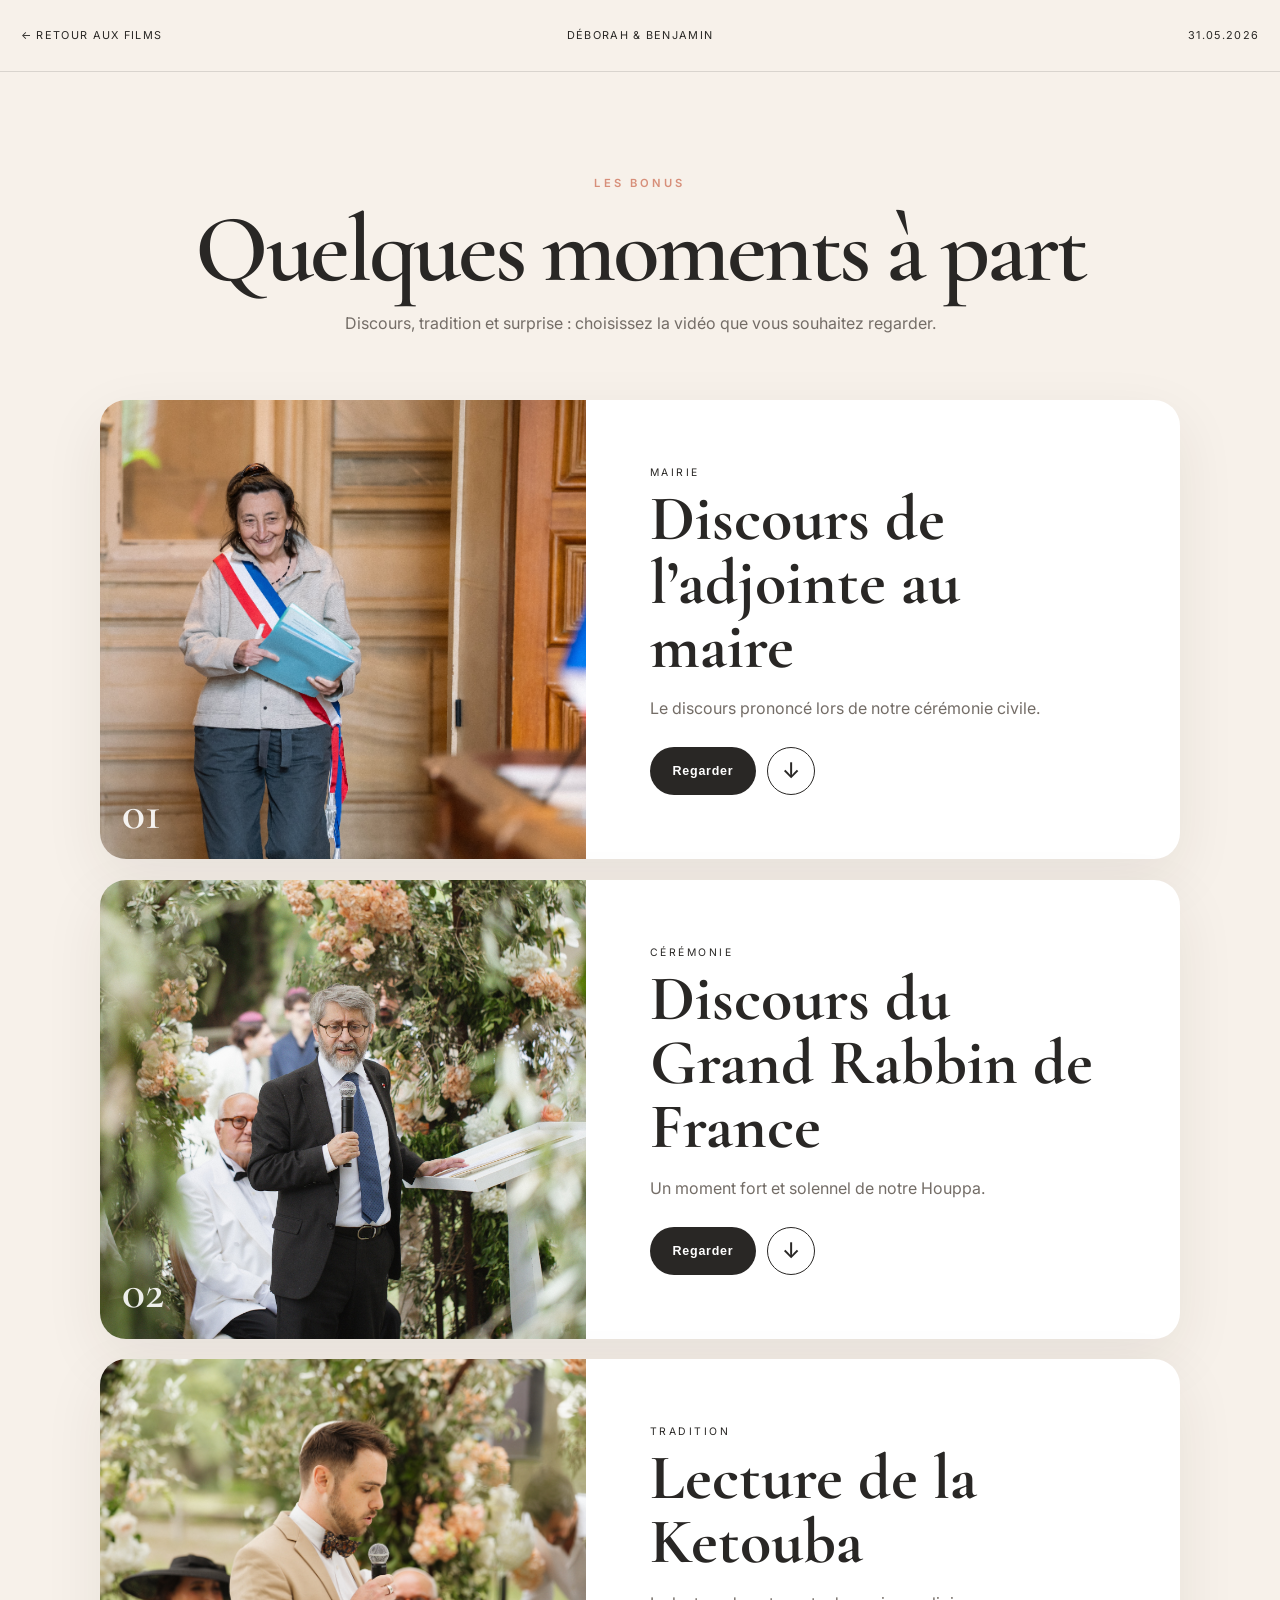
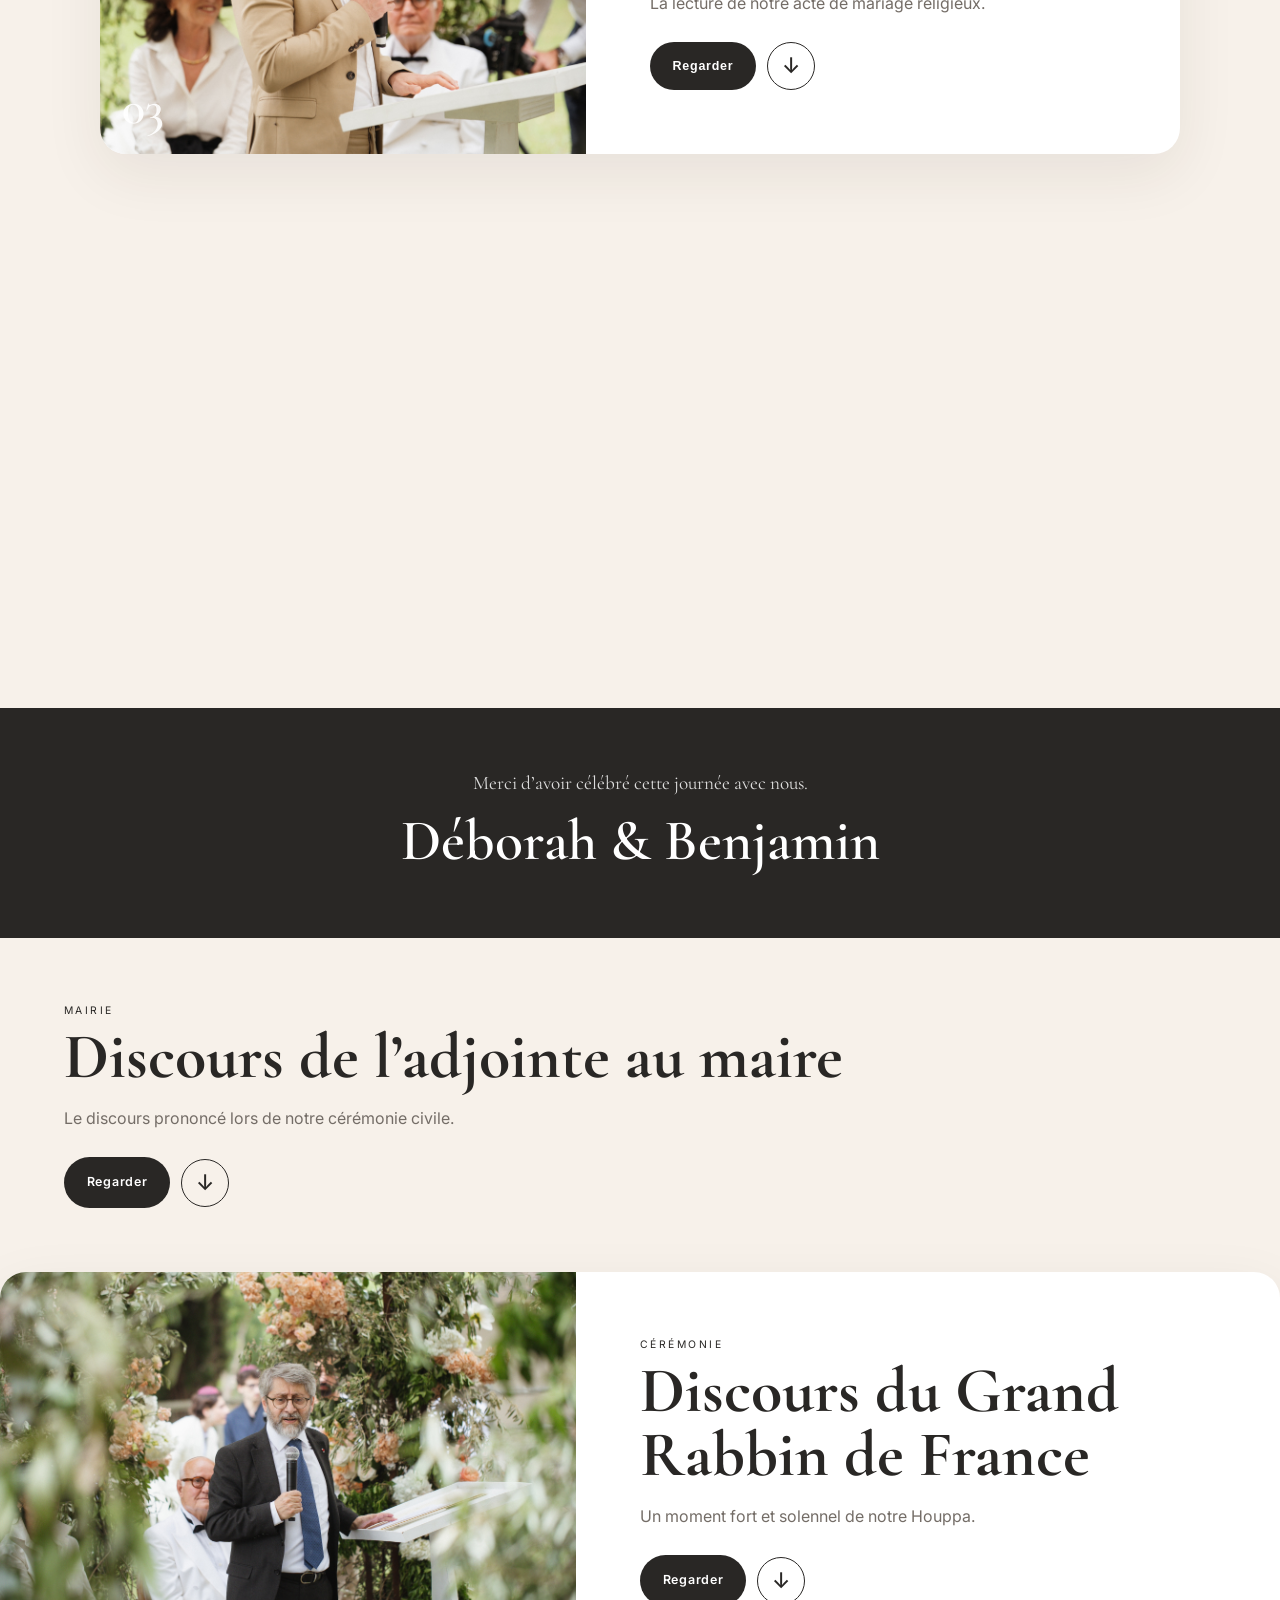
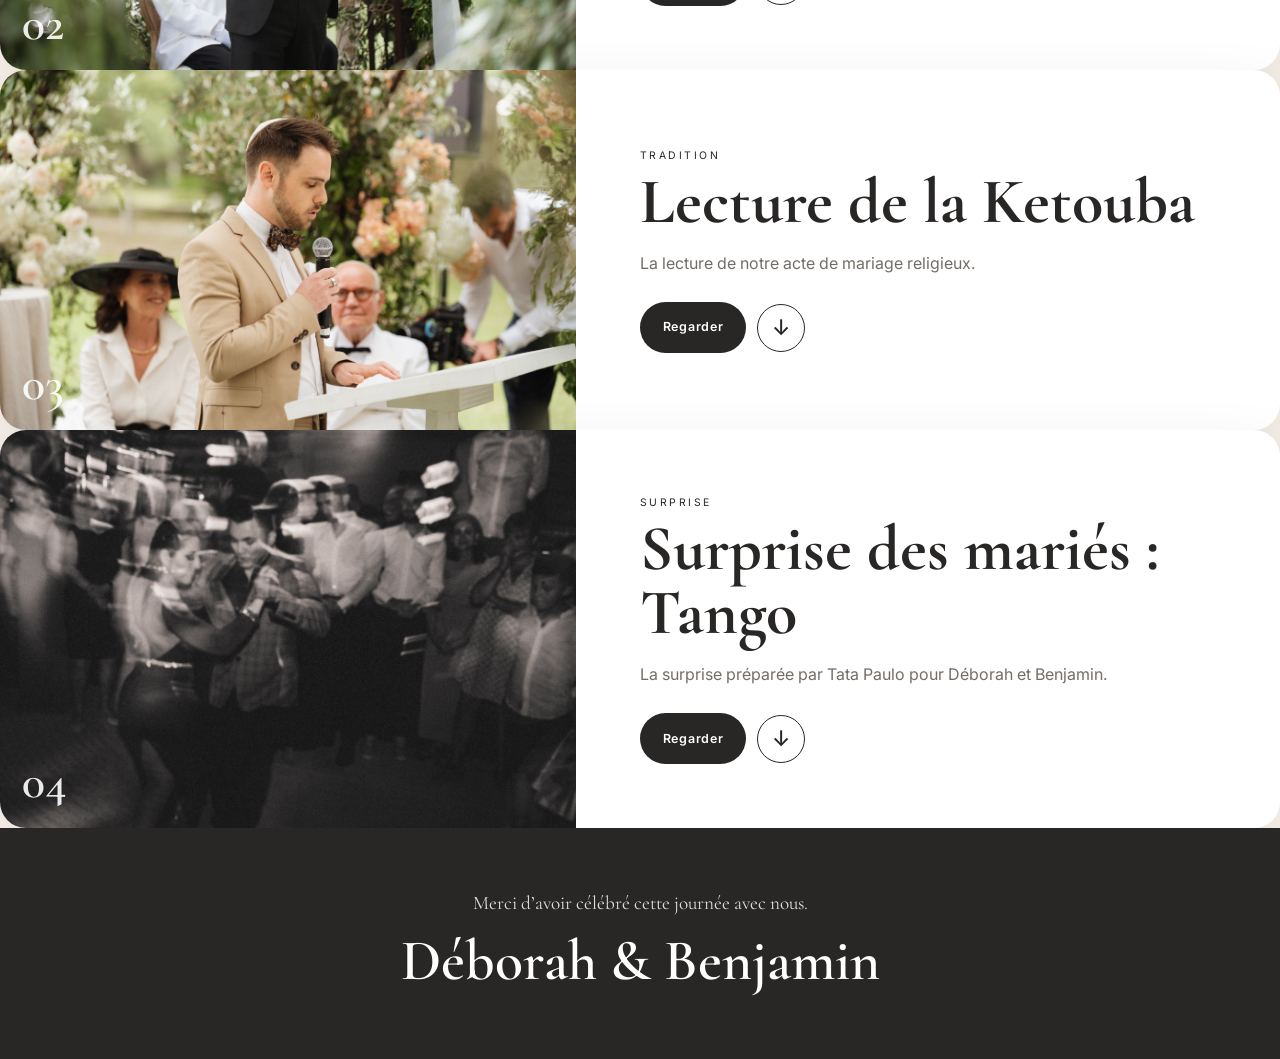
==== commit 422e54b8: "Update bonus.html" ====
--- a/bonus.html
+++ b/bonus.html
@@ -41,12 +41,9 @@
       <p>Le discours prononcé lors de notre cérémonie civile.</p>
 
       <div class="video-actions">
-        <a class="button dark"
-           href="https://youtu.be/zSFVl3jreYs"
-           target="_blank"
-           rel="noopener">
-          Regarder
-        </a>
+        <button class="button dark watch-button" type="button" data-player="player-adjointe">
+          Regarder
+        </button>
 
         <a class="download-button"
            href="https://1drv.ms/v/c/fe005e79bfca4940/IQC60GVEB7knQZflV5qRnCfxAbYD88Ypl5VMBLUPHVLP2HA?e=sA8LEf"
@@ -56,6 +53,16 @@
            title="Télécharger">
           ↓
         </a>
+      </div>
+
+      <div class="video-player" id="player-adjointe" hidden>
+        <iframe
+          src="https://www.youtube-nocookie.com/embed/zSFVl3jreYs?rel=0"
+          title="Discours de l’adjointe au maire"
+          loading="lazy"
+          allow="accelerometer; autoplay; clipboard-write; encrypted-media; gyroscope; picture-in-picture; web-share"
+          allowfullscreen>
+        </iframe>
       </div>
     </div>
   </article>
@@ -72,12 +79,9 @@
       <p>Un moment fort et solennel de notre Houppa.</p>
 
       <div class="video-actions">
-        <a class="button dark"
-           href="https://youtu.be/Dk_JQ2nUjzk"
-           target="_blank"
-           rel="noopener">
-          Regarder
-        </a>
+        <button class="button dark watch-button" type="button" data-player="player-rabbin">
+          Regarder
+        </button>
 
         <a class="download-button"
            href="https://1drv.ms/v/c/fe005e79bfca4940/IQDqzyZx8Nz5SoJObL8eiVc0Acm5nAv7ZCgJnDCNC0UUDbM?e=Fjuq3d"
@@ -87,6 +91,16 @@
            title="Télécharger">
           ↓
         </a>
+      </div>
+
+      <div class="video-player" id="player-rabbin" hidden>
+        <iframe
+          src="https://www.youtube-nocookie.com/embed/Dk_JQ2nUjzk?rel=0"
+          title="Discours du Grand Rabbin de France"
+          loading="lazy"
+          allow="accelerometer; autoplay; clipboard-write; encrypted-media; gyroscope; picture-in-picture; web-share"
+          allowfullscreen>
+        </iframe>
       </div>
     </div>
   </article>
@@ -103,12 +117,9 @@
       <p>La lecture de notre acte de mariage religieux.</p>
 
       <div class="video-actions">
-        <a class="button dark"
-           href="https://youtu.be/fDGdilpbMHc"
-           target="_blank"
-           rel="noopener">
-          Regarder
-        </a>
+        <button class="button dark watch-button" type="button" data-player="player-ketouba">
+          Regarder
+        </button>
 
         <a class="download-button"
            href="https://1drv.ms/v/c/fe005e79bfca4940/IQBhnemkNUCyTrfuvbTE9nVgAfYkqxFQ_273QRnzHiIqBp0?e=B9DHrr"
@@ -118,6 +129,16 @@
            title="Télécharger">
           ↓
         </a>
+      </div>
+
+      <div class="video-player" id="player-ketouba" hidden>
+        <iframe
+          src="https://www.youtube-nocookie.com/embed/fDGdilpbMHc?rel=0"
+          title="Lecture de la Ketouba"
+          loading="lazy"
+          allow="accelerometer; autoplay; clipboard-write; encrypted-media; gyroscope; picture-in-picture; web-share"
+          allowfullscreen>
+        </iframe>
       </div>
     </div>
   </article>
@@ -134,12 +155,9 @@
       <p>La surprise préparée par Tata Paulo pour Déborah et Benjamin.</p>
 
       <div class="video-actions">
-        <a class="button dark"
-           href="https://youtu.be/KF2ATE9jOQ8"
-           target="_blank"
-           rel="noopener">
-          Regarder
-        </a>
+        <button class="button dark watch-button" type="button" data-player="player-tango">
+          Regarder
+        </button>
 
         <a class="download-button"
            href="https://1drv.ms/v/c/fe005e79bfca4940/IQBwHuazdbvsRYAT9TpMJFJ-AYJU199sYpebnge30X5Ig9M?e=r0Mjl2"
@@ -149,6 +167,16 @@
            title="Télécharger">
           ↓
         </a>
+      </div>
+
+      <div class="video-player" id="player-tango" hidden>
+        <iframe
+          src="https://www.youtube-nocookie.com/embed/KF2ATE9jOQ8?rel=0"
+          title="Surprise des mariés : Tango"
+          loading="lazy"
+          allow="accelerometer; autoplay; clipboard-write; encrypted-media; gyroscope; picture-in-picture; web-share"
+          allowfullscreen>
+        </iframe>
       </div>
     </div>
   </article>
@@ -162,8 +190,170 @@
   <p class="signature">Déborah & Benjamin</p>
 </footer>
 
+<script>
+  document.querySelectorAll(".watch-button").forEach((button) => {
+    button.addEventListener("click", () => {
+      const player = document.getElementById(button.dataset.player);
+      const isHidden = player.hasAttribute("hidden");
+
+      document.querySelectorAll(".video-player").forEach((otherPlayer) => {
+        if (otherPlayer !== player) {
+          otherPlayer.setAttribute("hidden", "");
+        }
+      });
+
+      document.querySelectorAll(".watch-button").forEach((otherButton) => {
+        if (otherButton !== button) {
+          otherButton.textContent = "Regarder";
+        }
+      });
+
+      if (isHidden) {
+        player.removeAttribute("hidden");
+        button.textContent = "Fermer";
+        player.scrollIntoView({ behavior: "smooth", block: "nearest" });
+      } else {
+        player.setAttribute("hidden", "");
+        button.textContent = "Regarder";
+      }
+    });
+  });
+</script>
+
 <script src="config.js"></script>
 <script src="script.js"></script>
 
 </body>
 </html>
+    <div class="film-info">
+      <p class="card-kicker">Mairie</p>
+      <h2>Discours de l’adjointe au maire</h2>
+      <p>Le discours prononcé lors de notre cérémonie civile.</p>
+
+      <div class="video-actions">
+        <a class="button dark"
+           href="https://youtu.be/zSFVl3jreYs"
+           target="_blank"
+           rel="noopener">
+          Regarder
+        </a>
+
+        <a class="download-button"
+           href="https://1drv.ms/v/c/fe005e79bfca4940/IQC60GVEB7knQZflV5qRnCfxAbYD88Ypl5VMBLUPHVLP2HA?e=sA8LEf"
+           target="_blank"
+           rel="noopener"
+           aria-label="Télécharger le discours de l’adjointe"
+           title="Télécharger">
+          ↓
+        </a>
+      </div>
+    </div>
+  </article>
+
+
+  <article class="film-card reveal">
+    <div class="film-thumb thumb-rabbin">
+      <span>02</span>
+    </div>
+
+    <div class="film-info">
+      <p class="card-kicker">Cérémonie</p>
+      <h2>Discours du Grand Rabbin de France</h2>
+      <p>Un moment fort et solennel de notre Houppa.</p>
+
+      <div class="video-actions">
+        <a class="button dark"
+           href="https://youtu.be/Dk_JQ2nUjzk"
+           target="_blank"
+           rel="noopener">
+          Regarder
+        </a>
+
+        <a class="download-button"
+           href="https://1drv.ms/v/c/fe005e79bfca4940/IQDqzyZx8Nz5SoJObL8eiVc0Acm5nAv7ZCgJnDCNC0UUDbM?e=Fjuq3d"
+           target="_blank"
+           rel="noopener"
+           aria-label="Télécharger le discours du Grand Rabbin"
+           title="Télécharger">
+          ↓
+        </a>
+      </div>
+    </div>
+  </article>
+
+
+  <article class="film-card reveal">
+    <div class="film-thumb thumb-ketouba">
+      <span>03</span>
+    </div>
+
+    <div class="film-info">
+      <p class="card-kicker">Tradition</p>
+      <h2>Lecture de la Ketouba</h2>
+      <p>La lecture de notre acte de mariage religieux.</p>
+
+      <div class="video-actions">
+        <a class="button dark"
+           href="https://youtu.be/fDGdilpbMHc"
+           target="_blank"
+           rel="noopener">
+          Regarder
+        </a>
+
+        <a class="download-button"
+           href="https://1drv.ms/v/c/fe005e79bfca4940/IQBhnemkNUCyTrfuvbTE9nVgAfYkqxFQ_273QRnzHiIqBp0?e=B9DHrr"
+           target="_blank"
+           rel="noopener"
+           aria-label="Télécharger la Ketouba"
+           title="Télécharger">
+          ↓
+        </a>
+      </div>
+    </div>
+  </article>
+
+
+  <article class="film-card reveal">
+    <div class="film-thumb thumb-tango">
+      <span>04</span>
+    </div>
+
+    <div class="film-info">
+      <p class="card-kicker">Surprise</p>
+      <h2>Surprise des mariés : Tango</h2>
+      <p>La surprise préparée par Tata Paulo pour Déborah et Benjamin.</p>
+
+      <div class="video-actions">
+        <a class="button dark"
+           href="https://youtu.be/KF2ATE9jOQ8"
+           target="_blank"
+           rel="noopener">
+          Regarder
+        </a>
+
+        <a class="download-button"
+           href="https://1drv.ms/v/c/fe005e79bfca4940/IQBwHuazdbvsRYAT9TpMJFJ-AYJU199sYpebnge30X5Ig9M?e=r0Mjl2"
+           target="_blank"
+           rel="noopener"
+           aria-label="Télécharger le Tango"
+           title="Télécharger">
+          ↓
+        </a>
+      </div>
+    </div>
+  </article>
+
+</section>
+
+</main>
+
+<footer>
+  <p class="footer-thanks">Merci d’avoir célébré cette journée avec nous.</p>
+  <p class="signature">Déborah & Benjamin</p>
+</footer>
+
+<script src="config.js"></script>
+<script src="script.js"></script>
+
+</body>
+</html>
--- a/style.css
+++ b/style.css
@@ -1,4 +1,3 @@
-
 :root {
   --ivory: #f7f1ea;
   --paper: #fffdf9;
@@ -12,6 +11,7 @@
 
 * { box-sizing: border-box; }
 html { scroll-behavior: smooth; }
+
 body {
   margin: 0;
   color: var(--charcoal);
@@ -19,6 +19,7 @@
   font-family: Inter, system-ui, -apple-system, BlinkMacSystemFont, "Segoe UI", sans-serif;
   line-height: 1.65;
 }
+
 a { color: inherit; }
 img { max-width: 100%; display: block; }
 
@@ -32,11 +33,17 @@
   background: var(--ivory);
   transition: opacity .8s ease, visibility .8s ease;
 }
-.intro.hidden { opacity: 0; visibility: hidden; }
+
+.intro.hidden {
+  opacity: 0;
+  visibility: hidden;
+}
+
 .intro-names {
   margin: 0;
   font: 600 clamp(2.5rem, 8vw, 6rem)/1 Cormorant Garamond, serif;
 }
+
 .intro-date {
   margin: .9rem 0 0;
   letter-spacing: .26em;
@@ -56,12 +63,19 @@
     url("assets/cover.jpg") center 38% / cover no-repeat,
     linear-gradient(135deg, #caa693, #5a4a43);
 }
+
 .hero-overlay {
   position: absolute;
   inset: 0;
   background: linear-gradient(to bottom, rgba(20,17,15,.15), rgba(20,17,15,.68));
 }
-.hero-content { position: relative; z-index: 1; max-width: 900px; }
+
+.hero-content {
+  position: relative;
+  z-index: 1;
+  max-width: 900px;
+}
+
 .eyebrow {
   margin: 0 0 .8rem;
   font-size: .7rem;
@@ -69,19 +83,30 @@
   letter-spacing: .28em;
   text-transform: uppercase;
 }
-.eyebrow.peach { color: var(--peach); }
-.hero h1, .films-header h1 {
+
+.eyebrow.peach {
+  color: var(--peach);
+}
+
+.hero h1,
+.films-header h1 {
   margin: 0;
   font: 600 clamp(3.1rem, 10vw, 7.7rem)/.92 Cormorant Garamond, serif;
   letter-spacing: -.035em;
 }
-.hero h1 span { color: var(--peach-soft); font-weight: 500; }
+
+.hero h1 span {
+  color: var(--peach-soft);
+  font-weight: 500;
+}
+
 .hero-copy {
   margin: 1.5rem auto 0;
   max-width: 620px;
   font-family: Cormorant Garamond, serif;
   font-size: clamp(1.2rem, 3vw, 1.65rem);
 }
+
 .scroll-link {
   display: inline-flex;
   gap: .8rem;
@@ -93,14 +118,29 @@
   font-size: .66rem;
 }
 
-.section { padding: clamp(5rem, 10vw, 9rem) 1.4rem; }
-.narrow { max-width: 760px; margin: auto; text-align: center; }
-h2, h3 { font-family: Cormorant Garamond, serif; }
-.narrow h2, .section-heading h2, .download-box h2 {
+.section {
+  padding: clamp(5rem, 10vw, 9rem) 1.4rem;
+}
+
+.narrow {
+  max-width: 760px;
+  margin: auto;
+  text-align: center;
+}
+
+h2,
+h3 {
+  font-family: Cormorant Garamond, serif;
+}
+
+.narrow h2,
+.section-heading h2,
+.download-box h2 {
   margin: 0;
   font-size: clamp(2.5rem, 6vw, 4.5rem);
   line-height: 1;
 }
+
 .narrow p:last-child {
   max-width: 650px;
   margin: 1.6rem auto 0;
@@ -108,8 +148,15 @@
   font-size: 1rem;
 }
 
-.memories { background: var(--ivory); }
-.section-heading { text-align: center; margin-bottom: 3rem; }
+.memories {
+  background: var(--ivory);
+}
+
+.section-heading {
+  text-align: center;
+  margin-bottom: 3rem;
+}
+
 .cards {
   max-width: 1180px;
   margin: auto;
@@ -117,6 +164,7 @@
   grid-template-columns: repeat(2, minmax(0, 1fr));
   gap: 1.3rem;
 }
+
 .card {
   min-height: 610px;
   position: relative;
@@ -129,29 +177,48 @@
   background-size: cover;
   background-position: center;
 }
+
 .card-photo {
   background-image:
     url("assets/photos.jpg"),
     linear-gradient(145deg, #d4a68f, #78615a);
 }
+
 .card-film {
   background-image:
     url("assets/films.jpg"),
     linear-gradient(145deg, #6d5a51, #292725);
 }
+
 .card-shade {
-  position: absolute; inset: 0;
+  position: absolute;
+  inset: 0;
   background: linear-gradient(to top, rgba(25,21,19,.82), rgba(25,21,19,.05) 70%);
 }
-.card-content { position: relative; z-index: 1; padding: clamp(2rem, 5vw, 3.2rem); }
+
+.card-content {
+  position: relative;
+  z-index: 1;
+  padding: clamp(2rem, 5vw, 3.2rem);
+}
+
 .card-kicker {
   margin: 0 0 .35rem;
   font-size: .65rem;
   letter-spacing: .24em;
   text-transform: uppercase;
 }
-.card h3 { margin: 0; font-size: clamp(2.8rem, 5vw, 4.4rem); line-height: 1; }
-.card p:not(.card-kicker) { max-width: 420px; margin: 1rem 0 1.5rem; }
+
+.card h3 {
+  margin: 0;
+  font-size: clamp(2.8rem, 5vw, 4.4rem);
+  line-height: 1;
+}
+
+.card p:not(.card-kicker) {
+  max-width: 420px;
+  margin: 1rem 0 1.5rem;
+}
 
 .button {
   min-height: 48px;
@@ -167,9 +234,20 @@
   letter-spacing: .06em;
   transition: transform .25s ease, background .25s ease, color .25s ease;
 }
-.button:hover { transform: translateY(-2px); }
-.button.light { background: white; color: var(--charcoal); }
-.button.dark { background: var(--charcoal); color: white; }
+
+.button:hover {
+  transform: translateY(-2px);
+}
+
+.button.light {
+  background: white;
+  color: var(--charcoal);
+}
+
+.button.dark {
+  background: var(--charcoal);
+  color: white;
+}
 
 .download-box {
   max-width: 1080px;
@@ -183,7 +261,11 @@
   border-radius: 28px;
   background: white;
 }
-.download-box p { max-width: 650px; color: var(--muted); }
+
+.download-box p {
+  max-width: 650px;
+  color: var(--muted);
+}
 
 footer {
   padding: 3.5rem 1.4rem 4rem;
@@ -191,10 +273,15 @@
   background: var(--charcoal);
   color: white;
 }
-footer p { margin: .25rem 0; }
+
+footer p {
+  margin: .25rem 0;
+}
+
 .signature {
   font: 600 clamp(2rem, 6vw, 3.6rem)/1 Cormorant Garamond, serif;
 }
+
 .footer-date {
   margin-top: 1.1rem;
   font-size: .65rem;
@@ -207,9 +294,16 @@
   transform: translateY(24px);
   transition: opacity .8s ease, transform .8s ease;
 }
-.reveal.visible { opacity: 1; transform: none; }
-
-.inner-page { background: var(--ivory); }
+
+.reveal.visible {
+  opacity: 1;
+  transform: none;
+}
+
+.inner-page {
+  background: var(--ivory);
+}
+
 .topbar {
   min-height: 72px;
   padding: 0 1.3rem;
@@ -221,30 +315,45 @@
   background: rgba(247,241,234,.92);
   backdrop-filter: blur(12px);
 }
-.topbar span:last-child { text-align: right; }
-.topbar span, .back-link {
+
+.topbar span:last-child {
+  text-align: right;
+}
+
+.topbar span,
+.back-link {
   font-size: .68rem;
   letter-spacing: .12em;
   text-transform: uppercase;
   text-decoration: none;
 }
-.films-main { padding: clamp(4rem, 8vw, 7rem) 1.3rem 7rem; }
+
+.films-main {
+  padding: clamp(4rem, 8vw, 7rem) 1.3rem 7rem;
+}
+
 .films-header {
   max-width: 900px;
   margin: 0 auto 4rem;
   text-align: center;
 }
+
 .films-header h1 {
   color: var(--charcoal);
   font-size: clamp(3.2rem, 8vw, 6rem);
 }
-.films-header > p:last-child { color: var(--muted); }
+
+.films-header > p:last-child {
+  color: var(--muted);
+}
+
 .film-grid {
   max-width: 1080px;
   margin: auto;
   display: grid;
   gap: 1.3rem;
 }
+
 .film-card {
   display: grid;
   grid-template-columns: minmax(260px, .9fr) 1.1fr;
@@ -253,6 +362,7 @@
   background: white;
   box-shadow: 0 20px 60px rgba(49,39,31,.08);
 }
+
 .film-thumb {
   min-height: 360px;
   position: relative;
@@ -264,10 +374,31 @@
   background-position: center;
   background-size: cover;
 }
-.thumb-full { background-image: url("assets/film-full.jpg"), linear-gradient(145deg,#c99c85,#4a3e38); }
-.thumb-best { background-image: url("assets/film-best.jpg"), linear-gradient(145deg,#b78073,#2f2a28); }
-.thumb-teaser { background-image: url("assets/film-teaser.jpg"), linear-gradient(145deg,#d2ae98,#5d4d46); }
-.thumb-bonus { background-image: url("assets/film-bonus.jpg"), linear-gradient(145deg,#b77d6b,#372f2c); }
+
+.thumb-full {
+  background-image:
+    url("assets/film-full.jpg"),
+    linear-gradient(145deg,#c99c85,#4a3e38);
+}
+
+.thumb-best {
+  background-image:
+    url("assets/film-best.jpg"),
+    linear-gradient(145deg,#b78073,#2f2a28);
+}
+
+.thumb-teaser {
+  background-image:
+    url("assets/film-teaser.jpg"),
+    linear-gradient(145deg,#d2ae98,#5d4d46);
+}
+
+.thumb-bonus {
+  background-image:
+    url("assets/film-bonus.jpg"),
+    linear-gradient(145deg,#b77d6b,#372f2c);
+}
+
 .film-info {
   padding: clamp(2rem, 5vw, 4rem);
   display: flex;
@@ -275,27 +406,112 @@
   align-items: flex-start;
   justify-content: center;
 }
-.film-info h2 { margin: 0; font-size: clamp(2.4rem, 5vw, 4rem); line-height: 1; }
-.film-info > p:not(.card-kicker) { margin: 1rem 0 1.6rem; color: var(--muted); }
+
+.film-info h2 {
+  margin: 0;
+  font-size: clamp(2.4rem, 5vw, 4rem);
+  line-height: 1;
+}
+
+.film-info > p:not(.card-kicker) {
+  margin: 1rem 0 1.6rem;
+  color: var(--muted);
+}
+
+/* Regarder + téléchargement */
+
+.video-actions {
+  display: flex;
+  align-items: center;
+  gap: .7rem;
+}
+
+.download-button {
+  width: 48px;
+  height: 48px;
+  flex: 0 0 48px;
+  display: inline-flex;
+  align-items: center;
+  justify-content: center;
+  border: 1px solid var(--charcoal);
+  border-radius: 50%;
+  color: var(--charcoal);
+  background: transparent;
+  text-decoration: none;
+  font-size: 1.35rem;
+  font-weight: 500;
+  line-height: 1;
+  transition:
+    transform .3s ease,
+    background .3s ease,
+    color .3s ease,
+    box-shadow .3s ease;
+}
+
+.download-button:hover {
+  transform: translateY(-3px);
+  background: var(--charcoal);
+  color: white;
+  box-shadow: 0 12px 28px rgba(41,39,37,.14);
+}
 
 @media (max-width: 760px) {
-  .hero { min-height: 88svh; background-position: center top; }
-  .cards { grid-template-columns: 1fr; }
-  .card { min-height: 530px; }
-  .download-box { align-items: flex-start; flex-direction: column; }
-  .film-card { grid-template-columns: 1fr; }
-  .film-thumb { min-height: 270px; }
-  .topbar { grid-template-columns: 1fr 1fr; }
-  .topbar span:nth-child(2) { display: none; }
-}
+  .hero {
+    min-height: 88svh;
+    background-position: center top;
+  }
+
+  .cards {
+    grid-template-columns: 1fr;
+  }
+
+  .card {
+    min-height: 530px;
+  }
+
+  .download-box {
+    align-items: flex-start;
+    flex-direction: column;
+  }
+
+  .film-card {
+    grid-template-columns: 1fr;
+  }
+
+  .film-thumb {
+    min-height: 270px;
+  }
+
+  .topbar {
+    grid-template-columns: 1fr 1fr;
+  }
+
+  .topbar span:nth-child(2) {
+    display: none;
+  }
+}
+
 @media (prefers-reduced-motion: reduce) {
-  *, *::before, *::after { scroll-behavior: auto !important; transition: none !important; }
-  .intro { display: none; }
-  .reveal { opacity: 1; transform: none; }
+  *,
+  *::before,
+  *::after {
+    scroll-behavior: auto !important;
+    transition: none !important;
+  }
+
+  .intro {
+    display: none;
+  }
+
+  .reveal {
+    opacity: 1;
+    transform: none;
+  }
 }
 
 
 /* Finitions premium — version 2 */
+
 .hero {
   min-height: 92svh;
   padding-bottom: 4.4rem;
@@ -324,8 +540,15 @@
 }
 
 @keyframes driftDown {
-  0%, 100% { transform: translateY(0); opacity: .65; }
-  50% { transform: translateY(7px); opacity: 1; }
+  0%, 100% {
+    transform: translateY(0);
+    opacity: .65;
+  }
+
+  50% {
+    transform: translateY(7px);
+    opacity: 1;
+  }
 }
 
 .narrow {
@@ -439,11 +662,25 @@
   }
 }
 
+
 /* Pages albums et bonus */
-.hero h1 { white-space: nowrap; }
-.cards { max-width: 1280px; gap: 1.6rem; }
-.card { min-height: 660px; }
-.download { display: none; }
+
+.hero h1 {
+  white-space: nowrap;
+}
+
+.cards {
+  max-width: 1280px;
+  gap: 1.6rem;
+}
+
+.card {
+  min-height: 660px;
+}
+
+.download {
+  display: none;
+}
 
 .album-grid {
   max-width: 1180px;
@@ -452,6 +689,7 @@
   grid-template-columns: repeat(2, minmax(0, 1fr));
   gap: 1.35rem;
 }
+
 .album-card {
   position: relative;
   min-height: 440px;
@@ -464,35 +702,138 @@
   background-position: center;
   background-size: cover;
   box-shadow: var(--shadow);
-  transition: transform .5s cubic-bezier(.2,.7,.2,1), box-shadow .5s ease, background-size .8s ease;
-}
-.album-card:hover { transform: translateY(-7px); box-shadow: 0 34px 90px rgba(49,39,31,.2); background-size: 106%; }
-.album-shade { position: absolute; inset: 0; background: linear-gradient(to top, rgba(20,17,15,.82), rgba(20,17,15,.05) 72%); }
-.album-content { position: relative; z-index: 1; padding: clamp(2rem, 5vw, 3.2rem); width: 100%; }
-.album-number { display: block; margin-bottom: .5rem; font-size: .65rem; letter-spacing: .24em; }
-.album-content h2 { margin: 0 0 1rem; font-size: clamp(2.7rem, 5vw, 4.6rem); line-height: .95; }
-.album-action { font-size: .75rem; font-weight: 600; letter-spacing: .08em; text-transform: uppercase; }
-.album-mairie { background-image: url("assets/mairie.jpg"), linear-gradient(145deg,#c99c85,#4a3e38); }
-.album-pool { background-image: url("assets/brunch&pool-party.jpg"), linear-gradient(145deg,#d2ae98,#5d4d46); }
-.album-henne { background-image: url("assets/henne.jpg"), linear-gradient(145deg,#c99c85,#4a3e38); }
-.album-ceremonie { background-image: url("assets/ketouba.jpg"), linear-gradient(145deg,#b78073,#2f2a28); }
-.album-maries { background-image: url("assets/maries.jpg"), linear-gradient(145deg,#caa693,#5a4a43); }
-.album-cocktail { background-image: url("assets/cocktail-soiree.jpg"), linear-gradient(145deg,#6d5a51,#292725); }
-
-.thumb-adjointe { background-image: url("assets/adjointe.jpg"), linear-gradient(145deg,#c99c85,#4a3e38); }
-.thumb-rabbin { background-image: url("assets/rabin.jpg"), linear-gradient(145deg,#b78073,#2f2a28); }
-.thumb-ketouba { background-image: url("assets/ketouba.jpg"), linear-gradient(145deg,#d2ae98,#5d4d46); }
-.thumb-tango { background-image: url("assets/tango.jpg"), linear-gradient(145deg,#6d5a51,#292725); }
+  transition:
+    transform .5s cubic-bezier(.2,.7,.2,1),
+    box-shadow .5s ease,
+    background-size .8s ease;
+}
+
+.album-card:hover {
+  transform: translateY(-7px);
+  box-shadow: 0 34px 90px rgba(49,39,31,.2);
+  background-size: 106%;
+}
+
+.album-shade {
+  position: absolute;
+  inset: 0;
+  background: linear-gradient(to top, rgba(20,17,15,.82), rgba(20,17,15,.05) 72%);
+}
+
+.album-content {
+  position: relative;
+  z-index: 1;
+  padding: clamp(2rem, 5vw, 3.2rem);
+  width: 100%;
+}
+
+.album-number {
+  display: block;
+  margin-bottom: .5rem;
+  font-size: .65rem;
+  letter-spacing: .24em;
+}
+
+.album-content h2 {
+  margin: 0 0 1rem;
+  font-size: clamp(2.7rem, 5vw, 4.6rem);
+  line-height: .95;
+}
+
+.album-action {
+  font-size: .75rem;
+  font-weight: 600;
+  letter-spacing: .08em;
+  text-transform: uppercase;
+}
+
+.album-mairie {
+  background-image:
+    url("assets/mairie.jpg"),
+    linear-gradient(145deg,#c99c85,#4a3e38);
+}
+
+.album-pool {
+  background-image:
+    url("assets/brunch&pool-party.jpg"),
+    linear-gradient(145deg,#d2ae98,#5d4d46);
+}
+
+.album-henne {
+  background-image:
+    url("assets/henne.jpg"),
+    linear-gradient(145deg,#c99c85,#4a3e38);
+}
+
+.album-ceremonie {
+  background-image:
+    url("assets/ketouba.jpg"),
+    linear-gradient(145deg,#b78073,#2f2a28);
+}
+
+.album-maries {
+  background-image:
+    url("assets/maries.jpg"),
+    linear-gradient(145deg,#caa693,#5a4a43);
+}
+
+.album-cocktail {
+  background-image:
+    url("assets/cocktail-soiree.jpg"),
+    linear-gradient(145deg,#6d5a51,#292725);
+}
+
+.thumb-adjointe {
+  background-image:
+    url("assets/adjointe.jpg"),
+    linear-gradient(145deg,#c99c85,#4a3e38);
+}
+
+.thumb-rabbin {
+  background-image:
+    url("assets/rabin.jpg"),
+    linear-gradient(145deg,#b78073,#2f2a28);
+}
+
+.thumb-ketouba {
+  background-image:
+    url("assets/ketouba.jpg"),
+    linear-gradient(145deg,#d2ae98,#5d4d46);
+}
+
+.thumb-tango {
+  background-image:
+    url("assets/tango.jpg"),
+    linear-gradient(145deg,#6d5a51,#292725);
+}
 
 @media (max-width: 760px) {
-  .hero h1 { white-space: normal; }
-  .card { min-height: 560px; }
-  .album-grid { grid-template-columns: 1fr; }
-  .album-card { grid-column: auto; min-height: 430px; }
-  .album-card:hover { transform: none; background-size: cover; }
-}
+  .hero h1 {
+    white-space: normal;
+  }
+
+  .card {
+    min-height: 560px;
+  }
+
+  .album-grid {
+    grid-template-columns: 1fr;
+  }
+
+  .album-card {
+    grid-column: auto;
+    min-height: 430px;
+  }
+
+  .album-card:hover {
+    transform: none;
+    background-size: cover;
+  }
+}
+
 
 /* Ajustements de cadrage — mobile uniquement */
+
 @media (max-width: 760px) {
   .hero {
     background-position: 58% center;
@@ -506,4 +847,3 @@
     background-position: 58% center;
   }
 }
-
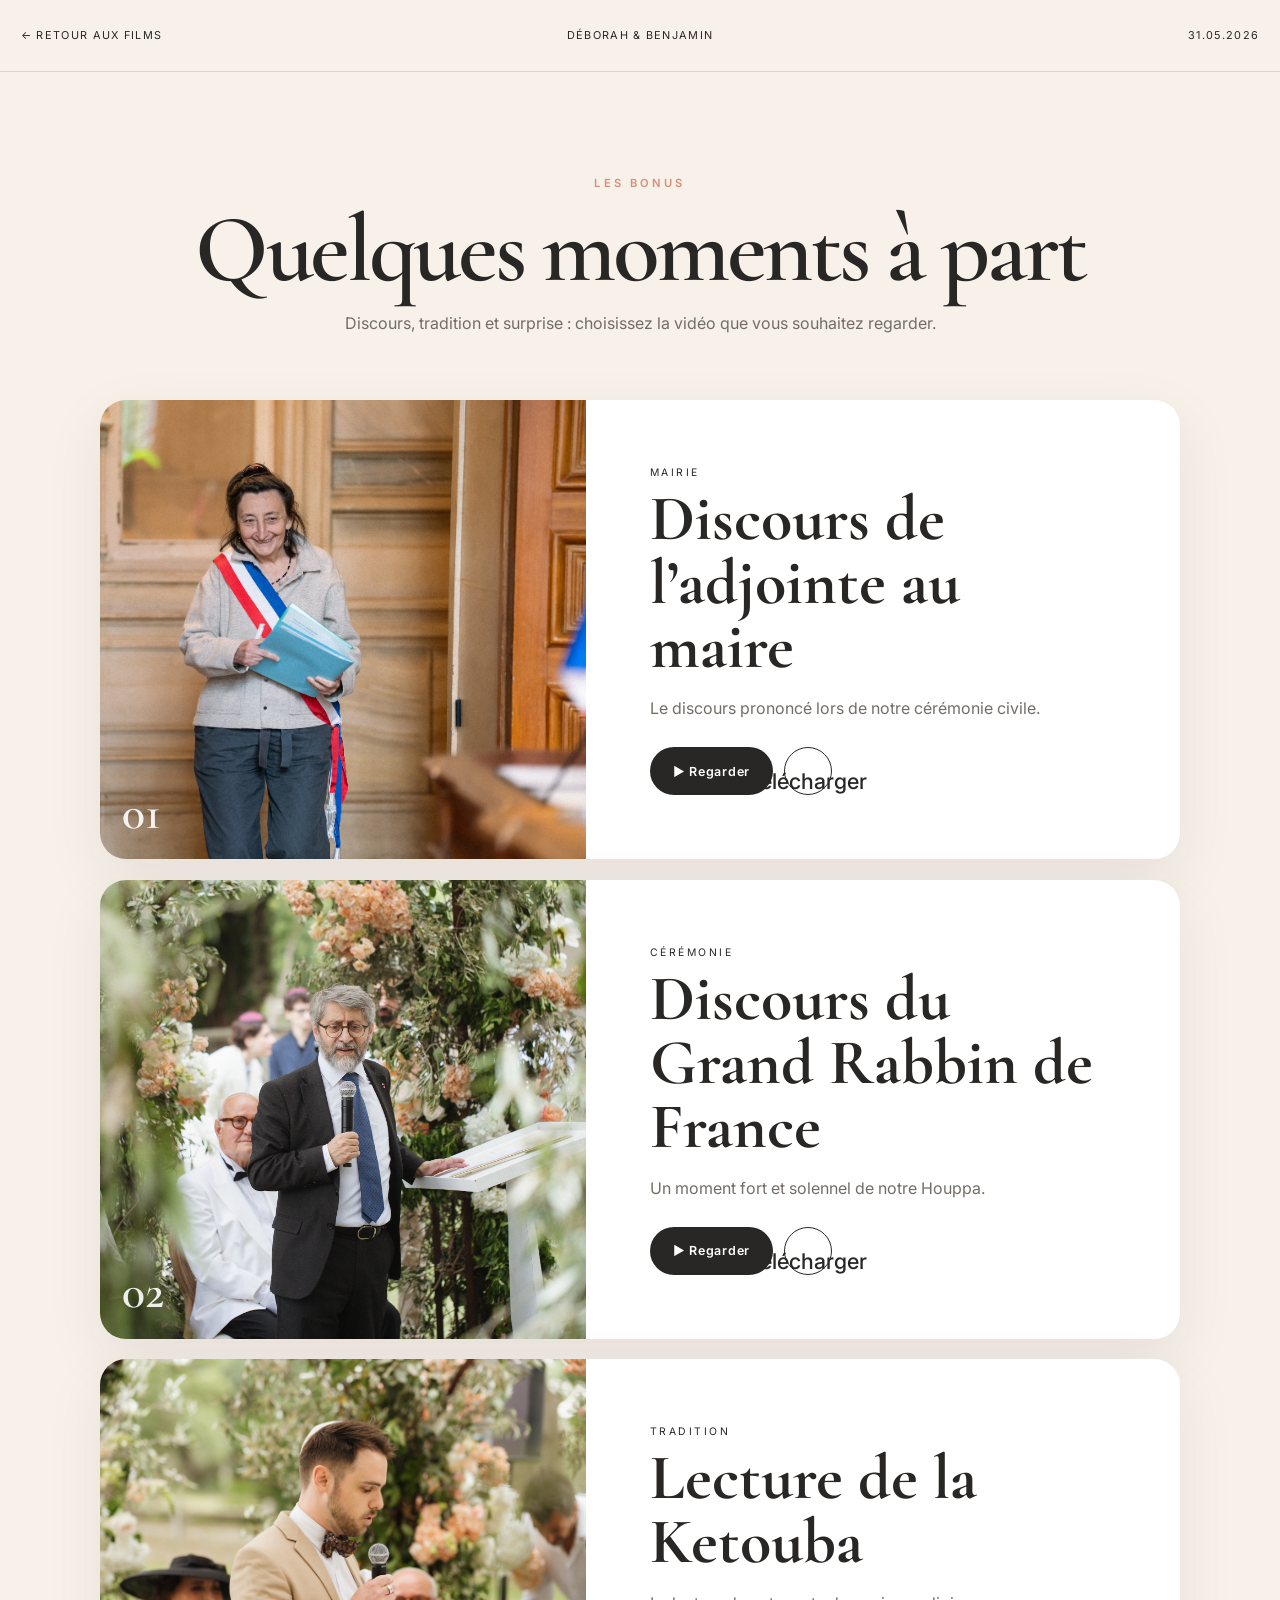
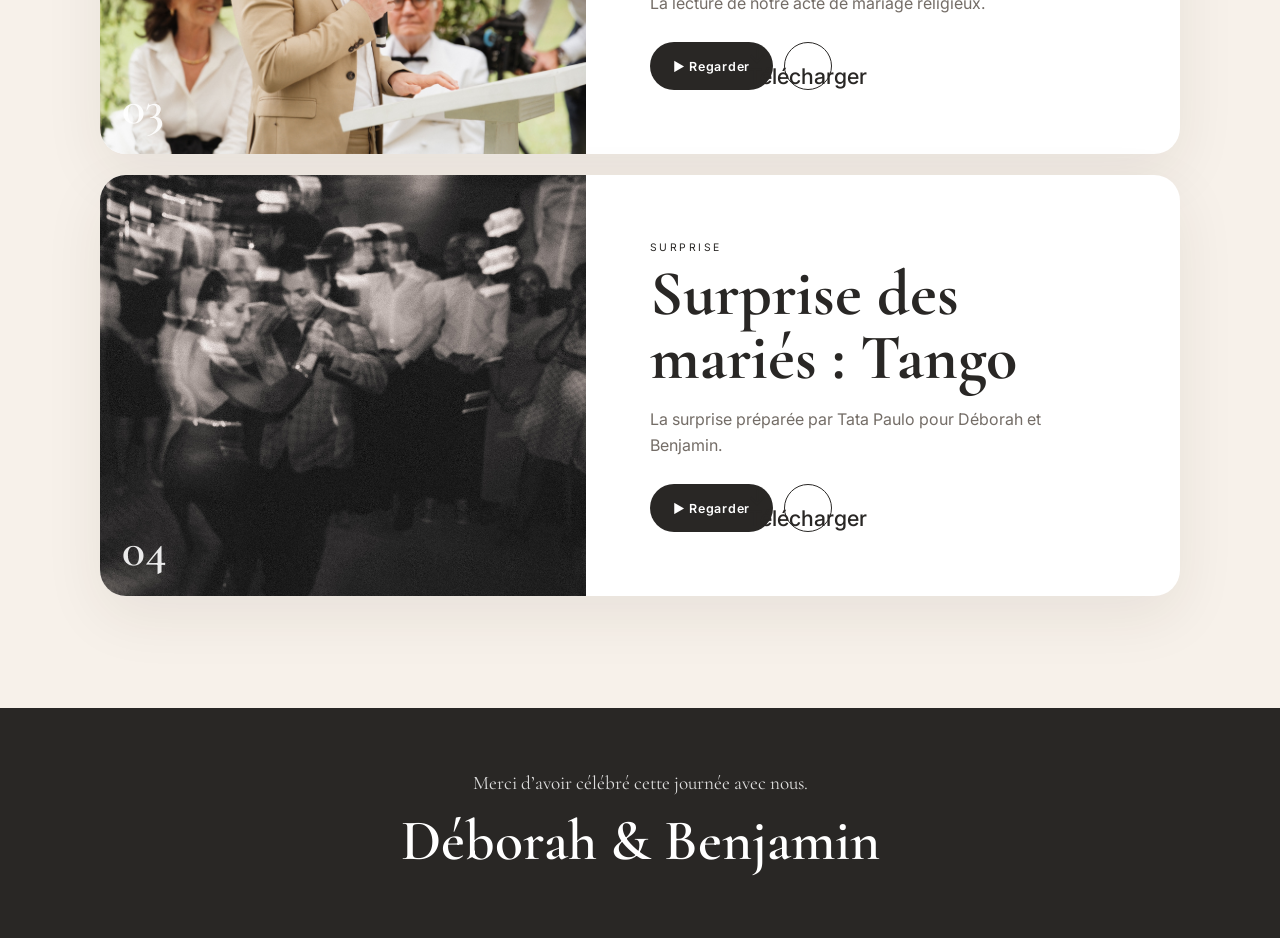
==== commit c682af11: "Update bonus.html" ====
--- a/bonus.html
+++ b/bonus.html
@@ -1,359 +1,372 @@
 <!doctype html>
 <html lang="fr">
+
 <head>
   <meta charset="utf-8">
   <meta name="viewport" content="width=device-width, initial-scale=1">
   <meta name="theme-color" content="#f7f1ea">
+
   <title>Les bonus — Déborah & Benjamin</title>
 
   <link rel="preconnect" href="https://fonts.googleapis.com">
   <link rel="preconnect" href="https://fonts.gstatic.com" crossorigin>
-  <link href="https://fonts.googleapis.com/css2?family=Cormorant+Garamond:wght@500;600&family=Inter:wght@400;500;600&display=swap" rel="stylesheet">
+
+  <link
+    href="https://fonts.googleapis.com/css2?family=Cormorant+Garamond:wght@500;600&family=Inter:wght@400;500;600&display=swap"
+    rel="stylesheet">
+
   <link rel="stylesheet" href="style.css">
 </head>
 
 <body class="inner-page">
 
-<nav class="topbar">
-  <a href="films.html" class="back-link">← Retour aux films</a>
-  <span>Déborah & Benjamin</span>
-  <span>31.05.2026</span>
-</nav>
-
-<main class="films-main">
-
-<header class="films-header reveal">
-  <p class="eyebrow peach">Les bonus</p>
-  <h1>Quelques moments à part</h1>
-  <p>Discours, tradition et surprise : choisissez la vidéo que vous souhaitez regarder.</p>
-</header>
-
-<section class="film-grid">
-
-  <article class="film-card reveal">
-    <div class="film-thumb thumb-adjointe">
-      <span>01</span>
-    </div>
-
-    <div class="film-info">
-      <p class="card-kicker">Mairie</p>
-      <h2>Discours de l’adjointe au maire</h2>
-      <p>Le discours prononcé lors de notre cérémonie civile.</p>
-
-      <div class="video-actions">
-        <button class="button dark watch-button" type="button" data-player="player-adjointe">
-          Regarder
-        </button>
-
-        <a class="download-button"
-           href="https://1drv.ms/v/c/fe005e79bfca4940/IQC60GVEB7knQZflV5qRnCfxAbYD88Ypl5VMBLUPHVLP2HA?e=sA8LEf"
-           target="_blank"
-           rel="noopener"
-           aria-label="Télécharger le discours de l’adjointe"
-           title="Télécharger">
-          ↓
-        </a>
-      </div>
-
-      <div class="video-player" id="player-adjointe" hidden>
-        <iframe
-          src="https://www.youtube-nocookie.com/embed/zSFVl3jreYs?rel=0"
-          title="Discours de l’adjointe au maire"
-          loading="lazy"
-          allow="accelerometer; autoplay; clipboard-write; encrypted-media; gyroscope; picture-in-picture; web-share"
-          allowfullscreen>
-        </iframe>
-      </div>
-    </div>
-  </article>
-
-
-  <article class="film-card reveal">
-    <div class="film-thumb thumb-rabbin">
-      <span>02</span>
-    </div>
-
-    <div class="film-info">
-      <p class="card-kicker">Cérémonie</p>
-      <h2>Discours du Grand Rabbin de France</h2>
-      <p>Un moment fort et solennel de notre Houppa.</p>
-
-      <div class="video-actions">
-        <button class="button dark watch-button" type="button" data-player="player-rabbin">
-          Regarder
-        </button>
-
-        <a class="download-button"
-           href="https://1drv.ms/v/c/fe005e79bfca4940/IQDqzyZx8Nz5SoJObL8eiVc0Acm5nAv7ZCgJnDCNC0UUDbM?e=Fjuq3d"
-           target="_blank"
-           rel="noopener"
-           aria-label="Télécharger le discours du Grand Rabbin"
-           title="Télécharger">
-          ↓
-        </a>
-      </div>
-
-      <div class="video-player" id="player-rabbin" hidden>
-        <iframe
-          src="https://www.youtube-nocookie.com/embed/Dk_JQ2nUjzk?rel=0"
-          title="Discours du Grand Rabbin de France"
-          loading="lazy"
-          allow="accelerometer; autoplay; clipboard-write; encrypted-media; gyroscope; picture-in-picture; web-share"
-          allowfullscreen>
-        </iframe>
-      </div>
-    </div>
-  </article>
-
-
-  <article class="film-card reveal">
-    <div class="film-thumb thumb-ketouba">
-      <span>03</span>
-    </div>
-
-    <div class="film-info">
-      <p class="card-kicker">Tradition</p>
-      <h2>Lecture de la Ketouba</h2>
-      <p>La lecture de notre acte de mariage religieux.</p>
-
-      <div class="video-actions">
-        <button class="button dark watch-button" type="button" data-player="player-ketouba">
-          Regarder
-        </button>
-
-        <a class="download-button"
-           href="https://1drv.ms/v/c/fe005e79bfca4940/IQBhnemkNUCyTrfuvbTE9nVgAfYkqxFQ_273QRnzHiIqBp0?e=B9DHrr"
-           target="_blank"
-           rel="noopener"
-           aria-label="Télécharger la Ketouba"
-           title="Télécharger">
-          ↓
-        </a>
-      </div>
-
-      <div class="video-player" id="player-ketouba" hidden>
-        <iframe
-          src="https://www.youtube-nocookie.com/embed/fDGdilpbMHc?rel=0"
-          title="Lecture de la Ketouba"
-          loading="lazy"
-          allow="accelerometer; autoplay; clipboard-write; encrypted-media; gyroscope; picture-in-picture; web-share"
-          allowfullscreen>
-        </iframe>
-      </div>
-    </div>
-  </article>
-
-
-  <article class="film-card reveal">
-    <div class="film-thumb thumb-tango">
-      <span>04</span>
-    </div>
-
-    <div class="film-info">
-      <p class="card-kicker">Surprise</p>
-      <h2>Surprise des mariés : Tango</h2>
-      <p>La surprise préparée par Tata Paulo pour Déborah et Benjamin.</p>
-
-      <div class="video-actions">
-        <button class="button dark watch-button" type="button" data-player="player-tango">
-          Regarder
-        </button>
-
-        <a class="download-button"
-           href="https://1drv.ms/v/c/fe005e79bfca4940/IQBwHuazdbvsRYAT9TpMJFJ-AYJU199sYpebnge30X5Ig9M?e=r0Mjl2"
-           target="_blank"
-           rel="noopener"
-           aria-label="Télécharger le Tango"
-           title="Télécharger">
-          ↓
-        </a>
-      </div>
-
-      <div class="video-player" id="player-tango" hidden>
-        <iframe
-          src="https://www.youtube-nocookie.com/embed/KF2ATE9jOQ8?rel=0"
-          title="Surprise des mariés : Tango"
-          loading="lazy"
-          allow="accelerometer; autoplay; clipboard-write; encrypted-media; gyroscope; picture-in-picture; web-share"
-          allowfullscreen>
-        </iframe>
-      </div>
-    </div>
-  </article>
-
-</section>
-
-</main>
-
-<footer>
-  <p class="footer-thanks">Merci d’avoir célébré cette journée avec nous.</p>
-  <p class="signature">Déborah & Benjamin</p>
-</footer>
-
-<script>
-  document.querySelectorAll(".watch-button").forEach((button) => {
-    button.addEventListener("click", () => {
-      const player = document.getElementById(button.dataset.player);
-      const isHidden = player.hasAttribute("hidden");
-
-      document.querySelectorAll(".video-player").forEach((otherPlayer) => {
-        if (otherPlayer !== player) {
-          otherPlayer.setAttribute("hidden", "");
+  <nav class="topbar">
+
+    <a href="films.html" class="back-link">
+      ← Retour aux films
+    </a>
+
+    <span>Déborah & Benjamin</span>
+
+    <span>31.05.2026</span>
+
+  </nav>
+
+
+  <main class="films-main">
+
+    <header class="films-header reveal">
+
+      <p class="eyebrow peach">
+        Les bonus
+      </p>
+
+      <h1>
+        Quelques moments à part
+      </h1>
+
+      <p>
+        Discours, tradition et surprise : choisissez la vidéo que vous souhaitez regarder.
+      </p>
+
+    </header>
+
+
+    <section class="film-grid">
+
+
+      <!-- DISCOURS MAIRIE -->
+      <article class="film-card reveal">
+
+        <div class="film-thumb thumb-adjointe">
+          <span>01</span>
+        </div>
+
+        <div class="film-info">
+
+          <p class="card-kicker">
+            Mairie
+          </p>
+
+          <h2>
+            Discours de l’adjointe au maire
+          </h2>
+
+          <p>
+            Le discours prononcé lors de notre cérémonie civile.
+          </p>
+
+          <div class="video-actions">
+
+            <button
+              class="button dark watch-button"
+              type="button"
+              data-player="player-adjointe">
+              ▶ Regarder
+            </button>
+
+            <a
+              class="download-button"
+              href="https://1drv.ms/v/c/fe005e79bfca4940/IQC60GVEB7knQZflV5qRnCfxAbYD88Ypl5VMBLUPHVLP2HA?e=sA8LEf"
+              target="_blank"
+              rel="noopener"
+              aria-label="Télécharger le discours de l’adjointe au maire">
+              ↓ Télécharger
+            </a>
+
+          </div>
+
+
+          <div
+            class="video-player"
+            id="player-adjointe"
+            hidden>
+
+            <iframe
+              src="https://www.youtube-nocookie.com/embed/zSFVl3jreYs?rel=0"
+              title="Discours de l’adjointe au maire"
+              loading="lazy"
+              allow="accelerometer; autoplay; clipboard-write; encrypted-media; gyroscope; picture-in-picture; web-share"
+              allowfullscreen>
+            </iframe>
+
+          </div>
+
+        </div>
+
+      </article>
+
+
+      <!-- GRAND RABBIN -->
+      <article class="film-card reveal">
+
+        <div class="film-thumb thumb-rabbin">
+          <span>02</span>
+        </div>
+
+        <div class="film-info">
+
+          <p class="card-kicker">
+            Cérémonie
+          </p>
+
+          <h2>
+            Discours du Grand Rabbin de France
+          </h2>
+
+          <p>
+            Un moment fort et solennel de notre Houppa.
+          </p>
+
+          <div class="video-actions">
+
+            <button
+              class="button dark watch-button"
+              type="button"
+              data-player="player-rabbin">
+              ▶ Regarder
+            </button>
+
+            <a
+              class="download-button"
+              href="https://1drv.ms/v/c/fe005e79bfca4940/IQDqzyZx8Nz5SoJObL8eiVc0Acm5nAv7ZCgJnDCNC0UUDbM?e=Fjuq3d"
+              target="_blank"
+              rel="noopener"
+              aria-label="Télécharger le discours du Grand Rabbin de France">
+              ↓ Télécharger
+            </a>
+
+          </div>
+
+
+          <div
+            class="video-player"
+            id="player-rabbin"
+            hidden>
+
+            <iframe
+              src="https://www.youtube-nocookie.com/embed/Dk_JQ2nUjzk?rel=0"
+              title="Discours du Grand Rabbin de France"
+              loading="lazy"
+              allow="accelerometer; autoplay; clipboard-write; encrypted-media; gyroscope; picture-in-picture; web-share"
+              allowfullscreen>
+            </iframe>
+
+          </div>
+
+        </div>
+
+      </article>
+
+
+      <!-- KETOUBA -->
+      <article class="film-card reveal">
+
+        <div class="film-thumb thumb-ketouba">
+          <span>03</span>
+        </div>
+
+        <div class="film-info">
+
+          <p class="card-kicker">
+            Tradition
+          </p>
+
+          <h2>
+            Lecture de la Ketouba
+          </h2>
+
+          <p>
+            La lecture de notre acte de mariage religieux.
+          </p>
+
+          <div class="video-actions">
+
+            <button
+              class="button dark watch-button"
+              type="button"
+              data-player="player-ketouba">
+              ▶ Regarder
+            </button>
+
+            <a
+              class="download-button"
+              href="https://1drv.ms/v/c/fe005e79bfca4940/IQBhnemkNUCyTrfuvbTE9nVgAfYkqxFQ_273QRnzHiIqBp0?e=B9DHrr"
+              target="_blank"
+              rel="noopener"
+              aria-label="Télécharger la lecture de la Ketouba">
+              ↓ Télécharger
+            </a>
+
+          </div>
+
+
+          <div
+            class="video-player"
+            id="player-ketouba"
+            hidden>
+
+            <iframe
+              src="https://www.youtube-nocookie.com/embed/fDGdilpbMHc?rel=0"
+              title="Lecture de la Ketouba"
+              loading="lazy"
+              allow="accelerometer; autoplay; clipboard-write; encrypted-media; gyroscope; picture-in-picture; web-share"
+              allowfullscreen>
+            </iframe>
+
+          </div>
+
+        </div>
+
+      </article>
+
+
+      <!-- TANGO -->
+      <article class="film-card reveal">
+
+        <div class="film-thumb thumb-tango">
+          <span>04</span>
+        </div>
+
+        <div class="film-info">
+
+          <p class="card-kicker">
+            Surprise
+          </p>
+
+          <h2>
+            Surprise des mariés : Tango
+          </h2>
+
+          <p>
+            La surprise préparée par Tata Paulo pour Déborah et Benjamin.
+          </p>
+
+          <div class="video-actions">
+
+            <button
+              class="button dark watch-button"
+              type="button"
+              data-player="player-tango">
+              ▶ Regarder
+            </button>
+
+            <a
+              class="download-button"
+              href="https://1drv.ms/v/c/fe005e79bfca4940/IQBwHuazdbvsRYAT9TpMJFJ-AYJU199sYpebnge30X5Ig9M?e=r0Mjl2"
+              target="_blank"
+              rel="noopener"
+              aria-label="Télécharger le Tango">
+              ↓ Télécharger
+            </a>
+
+          </div>
+
+
+          <div
+            class="video-player"
+            id="player-tango"
+            hidden>
+
+            <iframe
+              src="https://www.youtube-nocookie.com/embed/KF2ATE9jOQ8?rel=0"
+              title="Surprise des mariés : Tango"
+              loading="lazy"
+              allow="accelerometer; autoplay; clipboard-write; encrypted-media; gyroscope; picture-in-picture; web-share"
+              allowfullscreen>
+            </iframe>
+
+          </div>
+
+        </div>
+
+      </article>
+
+    </section>
+
+  </main>
+
+
+  <footer>
+
+    <p class="footer-thanks">
+      Merci d’avoir célébré cette journée avec nous.
+    </p>
+
+    <p class="signature">
+      Déborah & Benjamin
+    </p>
+
+  </footer>
+
+
+  <script>
+    document.querySelectorAll(".watch-button").forEach((button) => {
+
+      button.addEventListener("click", () => {
+
+        const player = document.getElementById(button.dataset.player);
+        const isHidden = player.hasAttribute("hidden");
+
+        document.querySelectorAll(".video-player").forEach((otherPlayer) => {
+          if (otherPlayer !== player) {
+            otherPlayer.setAttribute("hidden", "");
+          }
+        });
+
+        document.querySelectorAll(".watch-button").forEach((otherButton) => {
+          if (otherButton !== button) {
+            otherButton.textContent = "▶ Regarder";
+          }
+        });
+
+        if (isHidden) {
+
+          player.removeAttribute("hidden");
+
+          button.textContent = "✕ Fermer";
+
+          player.scrollIntoView({
+            behavior: "smooth",
+            block: "nearest"
+          });
+
+        } else {
+
+          player.setAttribute("hidden", "");
+
+          button.textContent = "▶ Regarder";
+
         }
+
       });
 
-      document.querySelectorAll(".watch-button").forEach((otherButton) => {
-        if (otherButton !== button) {
-          otherButton.textContent = "Regarder";
-        }
-      });
-
-      if (isHidden) {
-        player.removeAttribute("hidden");
-        button.textContent = "Fermer";
-        player.scrollIntoView({ behavior: "smooth", block: "nearest" });
-      } else {
-        player.setAttribute("hidden", "");
-        button.textContent = "Regarder";
-      }
     });
-  });
-</script>
-
-<script src="config.js"></script>
-<script src="script.js"></script>
+  </script>
+
+  <script src="config.js"></script>
+  <script src="script.js"></script>
 
 </body>
+
 </html>
-    <div class="film-info">
-      <p class="card-kicker">Mairie</p>
-      <h2>Discours de l’adjointe au maire</h2>
-      <p>Le discours prononcé lors de notre cérémonie civile.</p>
-
-      <div class="video-actions">
-        <a class="button dark"
-           href="https://youtu.be/zSFVl3jreYs"
-           target="_blank"
-           rel="noopener">
-          Regarder
-        </a>
-
-        <a class="download-button"
-           href="https://1drv.ms/v/c/fe005e79bfca4940/IQC60GVEB7knQZflV5qRnCfxAbYD88Ypl5VMBLUPHVLP2HA?e=sA8LEf"
-           target="_blank"
-           rel="noopener"
-           aria-label="Télécharger le discours de l’adjointe"
-           title="Télécharger">
-          ↓
-        </a>
-      </div>
-    </div>
-  </article>
-
-
-  <article class="film-card reveal">
-    <div class="film-thumb thumb-rabbin">
-      <span>02</span>
-    </div>
-
-    <div class="film-info">
-      <p class="card-kicker">Cérémonie</p>
-      <h2>Discours du Grand Rabbin de France</h2>
-      <p>Un moment fort et solennel de notre Houppa.</p>
-
-      <div class="video-actions">
-        <a class="button dark"
-           href="https://youtu.be/Dk_JQ2nUjzk"
-           target="_blank"
-           rel="noopener">
-          Regarder
-        </a>
-
-        <a class="download-button"
-           href="https://1drv.ms/v/c/fe005e79bfca4940/IQDqzyZx8Nz5SoJObL8eiVc0Acm5nAv7ZCgJnDCNC0UUDbM?e=Fjuq3d"
-           target="_blank"
-           rel="noopener"
-           aria-label="Télécharger le discours du Grand Rabbin"
-           title="Télécharger">
-          ↓
-        </a>
-      </div>
-    </div>
-  </article>
-
-
-  <article class="film-card reveal">
-    <div class="film-thumb thumb-ketouba">
-      <span>03</span>
-    </div>
-
-    <div class="film-info">
-      <p class="card-kicker">Tradition</p>
-      <h2>Lecture de la Ketouba</h2>
-      <p>La lecture de notre acte de mariage religieux.</p>
-
-      <div class="video-actions">
-        <a class="button dark"
-           href="https://youtu.be/fDGdilpbMHc"
-           target="_blank"
-           rel="noopener">
-          Regarder
-        </a>
-
-        <a class="download-button"
-           href="https://1drv.ms/v/c/fe005e79bfca4940/IQBhnemkNUCyTrfuvbTE9nVgAfYkqxFQ_273QRnzHiIqBp0?e=B9DHrr"
-           target="_blank"
-           rel="noopener"
-           aria-label="Télécharger la Ketouba"
-           title="Télécharger">
-          ↓
-        </a>
-      </div>
-    </div>
-  </article>
-
-
-  <article class="film-card reveal">
-    <div class="film-thumb thumb-tango">
-      <span>04</span>
-    </div>
-
-    <div class="film-info">
-      <p class="card-kicker">Surprise</p>
-      <h2>Surprise des mariés : Tango</h2>
-      <p>La surprise préparée par Tata Paulo pour Déborah et Benjamin.</p>
-
-      <div class="video-actions">
-        <a class="button dark"
-           href="https://youtu.be/KF2ATE9jOQ8"
-           target="_blank"
-           rel="noopener">
-          Regarder
-        </a>
-
-        <a class="download-button"
-           href="https://1drv.ms/v/c/fe005e79bfca4940/IQBwHuazdbvsRYAT9TpMJFJ-AYJU199sYpebnge30X5Ig9M?e=r0Mjl2"
-           target="_blank"
-           rel="noopener"
-           aria-label="Télécharger le Tango"
-           title="Télécharger">
-          ↓
-        </a>
-      </div>
-    </div>
-  </article>
-
-</section>
-
-</main>
-
-<footer>
-  <p class="footer-thanks">Merci d’avoir célébré cette journée avec nous.</p>
-  <p class="signature">Déborah & Benjamin</p>
-</footer>
-
-<script src="config.js"></script>
-<script src="script.js"></script>
-
-</body>
-</html>
--- a/style.css
+++ b/style.css
@@ -10,6 +10,7 @@
 }
 
 * { box-sizing: border-box; }
+
 html { scroll-behavior: smooth; }
 
 body {
@@ -21,7 +22,16 @@
 }
 
 a { color: inherit; }
-img { max-width: 100%; display: block; }
+
+img {
+  max-width: 100%;
+  display: block;
+}
+
+
+/* =========================
+   INTRO
+   ========================= */
 
 .intro {
   position: fixed;
@@ -50,6 +60,11 @@
   text-transform: uppercase;
   font-size: .72rem;
 }
+
+
+/* =========================
+   HERO
+   ========================= */
 
 .hero {
   min-height: 100svh;
@@ -67,7 +82,11 @@
 .hero-overlay {
   position: absolute;
   inset: 0;
-  background: linear-gradient(to bottom, rgba(20,17,15,.15), rgba(20,17,15,.68));
+  background: linear-gradient(
+    to bottom,
+    rgba(20,17,15,.15),
+    rgba(20,17,15,.68)
+  );
 }
 
 .hero-content {
@@ -118,6 +137,11 @@
   font-size: .66rem;
 }
 
+
+/* =========================
+   SECTIONS
+   ========================= */
+
 .section {
   padding: clamp(5rem, 10vw, 9rem) 1.4rem;
 }
@@ -156,6 +180,11 @@
   text-align: center;
   margin-bottom: 3rem;
 }
+
+
+/* =========================
+   CARTES ACCUEIL
+   ========================= */
 
 .cards {
   max-width: 1180px;
@@ -193,7 +222,11 @@
 .card-shade {
   position: absolute;
   inset: 0;
-  background: linear-gradient(to top, rgba(25,21,19,.82), rgba(25,21,19,.05) 70%);
+  background: linear-gradient(
+    to top,
+    rgba(25,21,19,.82),
+    rgba(25,21,19,.05) 70%
+  );
 }
 
 .card-content {
@@ -219,6 +252,11 @@
   max-width: 420px;
   margin: 1rem 0 1.5rem;
 }
+
+
+/* =========================
+   BOUTONS
+   ========================= */
 
 .button {
   min-height: 48px;
@@ -232,7 +270,10 @@
   font-weight: 600;
   font-size: .78rem;
   letter-spacing: .06em;
-  transition: transform .25s ease, background .25s ease, color .25s ease;
+  transition:
+    transform .25s ease,
+    background .25s ease,
+    color .25s ease;
 }
 
 .button:hover {
@@ -248,6 +289,11 @@
   background: var(--charcoal);
   color: white;
 }
+
+
+/* =========================
+   ZONE TÉLÉCHARGEMENT
+   ========================= */
 
 .download-box {
   max-width: 1080px;
@@ -267,6 +313,11 @@
   color: var(--muted);
 }
 
+
+/* =========================
+   FOOTER
+   ========================= */
+
 footer {
   padding: 3.5rem 1.4rem 4rem;
   text-align: center;
@@ -289,16 +340,28 @@
   color: rgba(255,255,255,.65);
 }
 
+
+/* =========================
+   ANIMATIONS
+   ========================= */
+
 .reveal {
   opacity: 0;
   transform: translateY(24px);
-  transition: opacity .8s ease, transform .8s ease;
+  transition:
+    opacity .8s ease,
+    transform .8s ease;
 }
 
 .reveal.visible {
   opacity: 1;
   transform: none;
 }
+
+
+/* =========================
+   PAGES INTERNES
+   ========================= */
 
 .inner-page {
   background: var(--ivory);
@@ -347,6 +410,11 @@
   color: var(--muted);
 }
 
+
+/* =========================
+   FILMS
+   ========================= */
+
 .film-grid {
   max-width: 1080px;
   margin: auto;
@@ -418,12 +486,20 @@
   color: var(--muted);
 }
 
-/* Regarder + téléchargement */
+
+/* =========================
+   REGARDER + TÉLÉCHARGER
+   ========================= */
 
 .video-actions {
   display: flex;
   align-items: center;
   gap: .7rem;
+}
+
+.watch-button {
+  cursor: pointer;
+  font-family: inherit;
 }
 
 .download-button {
@@ -455,62 +531,35 @@
   box-shadow: 0 12px 28px rgba(41,39,37,.14);
 }
 
-@media (max-width: 760px) {
-  .hero {
-    min-height: 88svh;
-    background-position: center top;
-  }
-
-  .cards {
-    grid-template-columns: 1fr;
-  }
-
-  .card {
-    min-height: 530px;
-  }
-
-  .download-box {
-    align-items: flex-start;
-    flex-direction: column;
-  }
-
-  .film-card {
-    grid-template-columns: 1fr;
-  }
-
-  .film-thumb {
-    min-height: 270px;
-  }
-
-  .topbar {
-    grid-template-columns: 1fr 1fr;
-  }
-
-  .topbar span:nth-child(2) {
-    display: none;
-  }
-}
-
-@media (prefers-reduced-motion: reduce) {
-  *,
-  *::before,
-  *::after {
-    scroll-behavior: auto !important;
-    transition: none !important;
-  }
-
-  .intro {
-    display: none;
-  }
-
-  .reveal {
-    opacity: 1;
-    transform: none;
-  }
-}
-
-
-/* Finitions premium — version 2 */
+
+/* =========================
+   LECTEUR YOUTUBE INTÉGRÉ
+   ========================= */
+
+.video-player {
+  width: 100%;
+  margin-top: 1.4rem;
+  overflow: hidden;
+  border-radius: 18px;
+  background: #000;
+  box-shadow: 0 18px 50px rgba(41,39,37,.14);
+}
+
+.video-player[hidden] {
+  display: none;
+}
+
+.video-player iframe {
+  display: block;
+  width: 100%;
+  aspect-ratio: 16 / 9;
+  border: 0;
+}
+
+
+/* =========================
+   FINITIONS PREMIUM
+   ========================= */
 
 .hero {
   min-height: 92svh;
@@ -571,7 +620,7 @@
 
 .card:hover {
   transform: translateY(-8px);
-  box-shadow: 0 34px 90px rgba(49, 39, 31, .2);
+  box-shadow: 0 34px 90px rgba(49,39,31,.2);
   background-size: 106%;
 }
 
@@ -580,7 +629,11 @@
 }
 
 .card:hover .card-shade {
-  background: linear-gradient(to top, rgba(25,21,19,.88), rgba(25,21,19,.01) 72%);
+  background: linear-gradient(
+    to top,
+    rgba(25,21,19,.88),
+    rgba(25,21,19,.01) 72%
+  );
 }
 
 .button {
@@ -611,7 +664,9 @@
 }
 
 .film-card {
-  transition: transform .45s ease, box-shadow .45s ease;
+  transition:
+    transform .45s ease,
+    box-shadow .45s ease;
 }
 
 .film-card:hover {
@@ -627,43 +682,10 @@
   transform: scale(1.025);
 }
 
-@media (max-width: 760px) {
-  .hero {
-    min-height: 88svh;
-    padding-bottom: 3.6rem;
-  }
-
-  .hero-content {
-    transform: none;
-  }
-
-  .hero-copy {
-    font-size: clamp(1.3rem, 5vw, 1.65rem);
-  }
-
-  .card {
-    background-size: cover;
-  }
-
-  /* Sur mobile, garde les deux mariés visibles sur la carte Films. */
-  .card-film {
-    background-position: 65% center;
-  }
-
-  .card:hover {
-    transform: none;
-    background-size: cover;
-  }
-}
-
-@media (prefers-reduced-motion: reduce) {
-  .scroll-arrow {
-    animation: none !important;
-  }
-}
-
-
-/* Pages albums et bonus */
+
+/* =========================
+   ALBUMS PHOTOS
+   ========================= */
 
 .hero h1 {
   white-space: nowrap;
@@ -717,7 +739,11 @@
 .album-shade {
   position: absolute;
   inset: 0;
-  background: linear-gradient(to top, rgba(20,17,15,.82), rgba(20,17,15,.05) 72%);
+  background: linear-gradient(
+    to top,
+    rgba(20,17,15,.82),
+    rgba(20,17,15,.05) 72%
+  );
 }
 
 .album-content {
@@ -783,6 +809,902 @@
     linear-gradient(145deg,#6d5a51,#292725);
 }
 
+
+/* =========================
+   MINIATURES BONUS
+   ========================= */
+
+.thumb-adjointe {
+  background-image:
+    url("assets/adjointe.jpg"),
+    linear-gradient(145deg,#c99c85,#4a3e38);
+}
+
+.thumb-rabbin {
+  background-image:
+    url("assets/rabin.jpg"),
+    linear-gradient(145deg,#b78073,#2f2a28);
+}
+
+.thumb-ketouba {
+  background-image:
+    url("assets/ketouba.jpg"),
+    linear-gradient(145deg,#d2ae98,#5d4d46);
+}
+
+.thumb-tango {
+  background-image:
+    url("assets/tango.jpg"),
+    linear-gradient(145deg,#6d5a51,#292725);
+}
+
+
+/* =========================
+   MOBILE
+   ========================= */
+
+@media (max-width: 760px) {
+
+  .hero {
+    min-height: 88svh;
+    padding-bottom: 3.6rem;
+    background-position: 58% center;
+  }
+
+  .hero h1 {
+    white-space: normal;
+  }
+
+  .hero-content {
+    transform: none;
+  }
+
+  .hero-copy {
+    font-size: clamp(1.3rem, 5vw, 1.65rem);
+  }
+
+  .cards {
+    grid-template-columns: 1fr;
+  }
+
+  .card {
+    min-height: 560px;
+    background-size: cover;
+  }
+
+  .card:hover {
+    transform: none;
+    background-size: cover;
+  }
+
+  .card-photo {
+    background-position: 62% center;
+  }
+
+  .card-film {
+    background-position: 65% center;
+  }
+
+  .download-box {
+    align-items: flex-start;
+    flex-direction: column;
+  }
+
+  .film-card {
+    grid-template-columns: 1fr;
+  }
+
+  .film-thumb {
+    min-height: 270px;
+  }
+
+  .thumb-teaser {
+    background-position: 58% center;
+  }
+
+  .topbar {
+    grid-template-columns: 1fr 1fr;
+  }
+
+  .topbar span:nth-child(2) {
+    display: none;
+  }
+
+  .album-grid {
+    grid-template-columns: 1fr;
+  }
+
+  .album-card {
+    grid-column: auto;
+    min-height: 430px;
+  }
+
+  .album-card:hover {
+    transform: none;
+    background-size: cover;
+  }
+
+  .video-player {
+    margin-top: 1.2rem;
+    border-radius: 14px;
+  }
+}
+
+
+/* =========================
+   ACCESSIBILITÉ / MOUVEMENTS
+   ========================= */
+
+@media (prefers-reduced-motion: reduce) {
+
+  *,
+  *::before,
+  *::after {
+    scroll-behavior: auto !important;
+    transition: none !important;
+  }
+
+  .intro {
+    display: none;
+  }
+
+  .reveal {
+    opacity: 1;
+    transform: none;
+  }
+
+  .scroll-arrow {
+    animation: none !important;
+  }
+}.intro.hidden {
+  opacity: 0;
+  visibility: hidden;
+}
+
+.intro-names {
+  margin: 0;
+  font: 600 clamp(2.5rem, 8vw, 6rem)/1 Cormorant Garamond, serif;
+}
+
+.intro-date {
+  margin: .9rem 0 0;
+  letter-spacing: .26em;
+  text-transform: uppercase;
+  font-size: .72rem;
+}
+
+.hero {
+  min-height: 100svh;
+  position: relative;
+  display: grid;
+  place-items: end center;
+  padding: 7rem 1.5rem 5rem;
+  text-align: center;
+  color: white;
+  background:
+    url("assets/cover.jpg") center 38% / cover no-repeat,
+    linear-gradient(135deg, #caa693, #5a4a43);
+}
+
+.hero-overlay {
+  position: absolute;
+  inset: 0;
+  background: linear-gradient(to bottom, rgba(20,17,15,.15), rgba(20,17,15,.68));
+}
+
+.hero-content {
+  position: relative;
+  z-index: 1;
+  max-width: 900px;
+}
+
+.eyebrow {
+  margin: 0 0 .8rem;
+  font-size: .7rem;
+  font-weight: 600;
+  letter-spacing: .28em;
+  text-transform: uppercase;
+}
+
+.eyebrow.peach {
+  color: var(--peach);
+}
+
+.hero h1,
+.films-header h1 {
+  margin: 0;
+  font: 600 clamp(3.1rem, 10vw, 7.7rem)/.92 Cormorant Garamond, serif;
+  letter-spacing: -.035em;
+}
+
+.hero h1 span {
+  color: var(--peach-soft);
+  font-weight: 500;
+}
+
+.hero-copy {
+  margin: 1.5rem auto 0;
+  max-width: 620px;
+  font-family: Cormorant Garamond, serif;
+  font-size: clamp(1.2rem, 3vw, 1.65rem);
+}
+
+.scroll-link {
+  display: inline-flex;
+  gap: .8rem;
+  margin-top: 2.3rem;
+  align-items: center;
+  text-decoration: none;
+  text-transform: uppercase;
+  letter-spacing: .19em;
+  font-size: .66rem;
+}
+
+.section {
+  padding: clamp(5rem, 10vw, 9rem) 1.4rem;
+}
+
+.narrow {
+  max-width: 760px;
+  margin: auto;
+  text-align: center;
+}
+
+h2,
+h3 {
+  font-family: Cormorant Garamond, serif;
+}
+
+.narrow h2,
+.section-heading h2,
+.download-box h2 {
+  margin: 0;
+  font-size: clamp(2.5rem, 6vw, 4.5rem);
+  line-height: 1;
+}
+
+.narrow p:last-child {
+  max-width: 650px;
+  margin: 1.6rem auto 0;
+  color: var(--muted);
+  font-size: 1rem;
+}
+
+.memories {
+  background: var(--ivory);
+}
+
+.section-heading {
+  text-align: center;
+  margin-bottom: 3rem;
+}
+
+.cards {
+  max-width: 1180px;
+  margin: auto;
+  display: grid;
+  grid-template-columns: repeat(2, minmax(0, 1fr));
+  gap: 1.3rem;
+}
+
+.card {
+  min-height: 610px;
+  position: relative;
+  display: flex;
+  align-items: end;
+  overflow: hidden;
+  border-radius: 28px;
+  color: white;
+  box-shadow: var(--shadow);
+  background-size: cover;
+  background-position: center;
+}
+
+.card-photo {
+  background-image:
+    url("assets/photos.jpg"),
+    linear-gradient(145deg, #d4a68f, #78615a);
+}
+
+.card-film {
+  background-image:
+    url("assets/films.jpg"),
+    linear-gradient(145deg, #6d5a51, #292725);
+}
+
+.card-shade {
+  position: absolute;
+  inset: 0;
+  background: linear-gradient(to top, rgba(25,21,19,.82), rgba(25,21,19,.05) 70%);
+}
+
+.card-content {
+  position: relative;
+  z-index: 1;
+  padding: clamp(2rem, 5vw, 3.2rem);
+}
+
+.card-kicker {
+  margin: 0 0 .35rem;
+  font-size: .65rem;
+  letter-spacing: .24em;
+  text-transform: uppercase;
+}
+
+.card h3 {
+  margin: 0;
+  font-size: clamp(2.8rem, 5vw, 4.4rem);
+  line-height: 1;
+}
+
+.card p:not(.card-kicker) {
+  max-width: 420px;
+  margin: 1rem 0 1.5rem;
+}
+
+.button {
+  min-height: 48px;
+  display: inline-flex;
+  align-items: center;
+  justify-content: center;
+  padding: .9rem 1.35rem;
+  border: 1px solid transparent;
+  border-radius: 999px;
+  text-decoration: none;
+  font-weight: 600;
+  font-size: .78rem;
+  letter-spacing: .06em;
+  transition: transform .25s ease, background .25s ease, color .25s ease;
+}
+
+.button:hover {
+  transform: translateY(-2px);
+}
+
+.button.light {
+  background: white;
+  color: var(--charcoal);
+}
+
+.button.dark {
+  background: var(--charcoal);
+  color: white;
+}
+
+.download-box {
+  max-width: 1080px;
+  margin: auto;
+  padding: clamp(2rem, 6vw, 4rem);
+  display: flex;
+  gap: 2rem;
+  align-items: center;
+  justify-content: space-between;
+  border: 1px solid var(--line);
+  border-radius: 28px;
+  background: white;
+}
+
+.download-box p {
+  max-width: 650px;
+  color: var(--muted);
+}
+
+footer {
+  padding: 3.5rem 1.4rem 4rem;
+  text-align: center;
+  background: var(--charcoal);
+  color: white;
+}
+
+footer p {
+  margin: .25rem 0;
+}
+
+.signature {
+  font: 600 clamp(2rem, 6vw, 3.6rem)/1 Cormorant Garamond, serif;
+}
+
+.footer-date {
+  margin-top: 1.1rem;
+  font-size: .65rem;
+  letter-spacing: .25em;
+  color: rgba(255,255,255,.65);
+}
+
+.reveal {
+  opacity: 0;
+  transform: translateY(24px);
+  transition: opacity .8s ease, transform .8s ease;
+}
+
+.reveal.visible {
+  opacity: 1;
+  transform: none;
+}
+
+.inner-page {
+  background: var(--ivory);
+}
+
+.topbar {
+  min-height: 72px;
+  padding: 0 1.3rem;
+  display: grid;
+  grid-template-columns: 1fr auto 1fr;
+  gap: 1rem;
+  align-items: center;
+  border-bottom: 1px solid var(--line);
+  background: rgba(247,241,234,.92);
+  backdrop-filter: blur(12px);
+}
+
+.topbar span:last-child {
+  text-align: right;
+}
+
+.topbar span,
+.back-link {
+  font-size: .68rem;
+  letter-spacing: .12em;
+  text-transform: uppercase;
+  text-decoration: none;
+}
+
+.films-main {
+  padding: clamp(4rem, 8vw, 7rem) 1.3rem 7rem;
+}
+
+.films-header {
+  max-width: 900px;
+  margin: 0 auto 4rem;
+  text-align: center;
+}
+
+.films-header h1 {
+  color: var(--charcoal);
+  font-size: clamp(3.2rem, 8vw, 6rem);
+}
+
+.films-header > p:last-child {
+  color: var(--muted);
+}
+
+.film-grid {
+  max-width: 1080px;
+  margin: auto;
+  display: grid;
+  gap: 1.3rem;
+}
+
+.film-card {
+  display: grid;
+  grid-template-columns: minmax(260px, .9fr) 1.1fr;
+  overflow: hidden;
+  border-radius: 26px;
+  background: white;
+  box-shadow: 0 20px 60px rgba(49,39,31,.08);
+}
+
+.film-thumb {
+  min-height: 360px;
+  position: relative;
+  display: flex;
+  align-items: flex-end;
+  padding: 1.4rem;
+  color: rgba(255,255,255,.9);
+  font: 600 3rem/1 Cormorant Garamond, serif;
+  background-position: center;
+  background-size: cover;
+}
+
+.thumb-full {
+  background-image:
+    url("assets/film-full.jpg"),
+    linear-gradient(145deg,#c99c85,#4a3e38);
+}
+
+.thumb-best {
+  background-image:
+    url("assets/film-best.jpg"),
+    linear-gradient(145deg,#b78073,#2f2a28);
+}
+
+.thumb-teaser {
+  background-image:
+    url("assets/film-teaser.jpg"),
+    linear-gradient(145deg,#d2ae98,#5d4d46);
+}
+
+.thumb-bonus {
+  background-image:
+    url("assets/film-bonus.jpg"),
+    linear-gradient(145deg,#b77d6b,#372f2c);
+}
+
+.film-info {
+  padding: clamp(2rem, 5vw, 4rem);
+  display: flex;
+  flex-direction: column;
+  align-items: flex-start;
+  justify-content: center;
+}
+
+.film-info h2 {
+  margin: 0;
+  font-size: clamp(2.4rem, 5vw, 4rem);
+  line-height: 1;
+}
+
+.film-info > p:not(.card-kicker) {
+  margin: 1rem 0 1.6rem;
+  color: var(--muted);
+}
+
+/* Regarder + téléchargement */
+
+.video-actions {
+  display: flex;
+  align-items: center;
+  gap: .7rem;
+}
+
+.download-button {
+  width: 48px;
+  height: 48px;
+  flex: 0 0 48px;
+  display: inline-flex;
+  align-items: center;
+  justify-content: center;
+  border: 1px solid var(--charcoal);
+  border-radius: 50%;
+  color: var(--charcoal);
+  background: transparent;
+  text-decoration: none;
+  font-size: 1.35rem;
+  font-weight: 500;
+  line-height: 1;
+  transition:
+    transform .3s ease,
+    background .3s ease,
+    color .3s ease,
+    box-shadow .3s ease;
+}
+
+.download-button:hover {
+  transform: translateY(-3px);
+  background: var(--charcoal);
+  color: white;
+  box-shadow: 0 12px 28px rgba(41,39,37,.14);
+}
+
+@media (max-width: 760px) {
+  .hero {
+    min-height: 88svh;
+    background-position: center top;
+  }
+
+  .cards {
+    grid-template-columns: 1fr;
+  }
+
+  .card {
+    min-height: 530px;
+  }
+
+  .download-box {
+    align-items: flex-start;
+    flex-direction: column;
+  }
+
+  .film-card {
+    grid-template-columns: 1fr;
+  }
+
+  .film-thumb {
+    min-height: 270px;
+  }
+
+  .topbar {
+    grid-template-columns: 1fr 1fr;
+  }
+
+  .topbar span:nth-child(2) {
+    display: none;
+  }
+}
+
+@media (prefers-reduced-motion: reduce) {
+  *,
+  *::before,
+  *::after {
+    scroll-behavior: auto !important;
+    transition: none !important;
+  }
+
+  .intro {
+    display: none;
+  }
+
+  .reveal {
+    opacity: 1;
+    transform: none;
+  }
+}
+
+
+/* Finitions premium — version 2 */
+
+.hero {
+  min-height: 92svh;
+  padding-bottom: 4.4rem;
+}
+
+.hero-content {
+  transform: translateY(1rem);
+}
+
+.hero-copy {
+  max-width: 650px;
+  font-size: clamp(1.45rem, 3.3vw, 1.95rem);
+  line-height: 1.35;
+}
+
+.scroll-link {
+  flex-direction: column;
+  gap: .3rem;
+  margin-top: 2.1rem;
+}
+
+.scroll-arrow {
+  display: inline-block;
+  font-size: 1rem;
+  animation: driftDown 1.8s ease-in-out infinite;
+}
+
+@keyframes driftDown {
+  0%, 100% {
+    transform: translateY(0);
+    opacity: .65;
+  }
+
+  50% {
+    transform: translateY(7px);
+    opacity: 1;
+  }
+}
+
+.narrow {
+  max-width: 820px;
+}
+
+.narrow p:last-child {
+  max-width: 690px;
+  margin-top: 1.7rem;
+  font-size: 1.03rem;
+}
+
+.card {
+  background-size: 100%;
+  transition:
+    transform .55s cubic-bezier(.2,.7,.2,1),
+    box-shadow .55s ease,
+    background-size .8s ease;
+}
+
+.card:hover {
+  transform: translateY(-8px);
+  box-shadow: 0 34px 90px rgba(49, 39, 31, .2);
+  background-size: 106%;
+}
+
+.card-shade {
+  transition: background .55s ease;
+}
+
+.card:hover .card-shade {
+  background: linear-gradient(to top, rgba(25,21,19,.88), rgba(25,21,19,.01) 72%);
+}
+
+.button {
+  transition:
+    transform .3s ease,
+    background .3s ease,
+    color .3s ease,
+    box-shadow .3s ease;
+}
+
+.button:hover {
+  transform: translateY(-3px);
+  box-shadow: 0 12px 28px rgba(41,39,37,.16);
+}
+
+.footer-thanks {
+  margin-bottom: .8rem;
+  font-family: Cormorant Garamond, serif;
+  font-size: 1.2rem;
+  color: rgba(255,255,255,.84);
+}
+
+.reveal {
+  transform: translateY(34px);
+  transition:
+    opacity 1s cubic-bezier(.2,.7,.2,1),
+    transform 1s cubic-bezier(.2,.7,.2,1);
+}
+
+.film-card {
+  transition: transform .45s ease, box-shadow .45s ease;
+}
+
+.film-card:hover {
+  transform: translateY(-6px);
+  box-shadow: 0 30px 80px rgba(49,39,31,.14);
+}
+
+.film-thumb {
+  transition: transform .7s ease;
+}
+
+.film-card:hover .film-thumb {
+  transform: scale(1.025);
+}
+
+@media (max-width: 760px) {
+  .hero {
+    min-height: 88svh;
+    padding-bottom: 3.6rem;
+  }
+
+  .hero-content {
+    transform: none;
+  }
+
+  .hero-copy {
+    font-size: clamp(1.3rem, 5vw, 1.65rem);
+  }
+
+  .card {
+    background-size: cover;
+  }
+
+  /* Sur mobile, garde les deux mariés visibles sur la carte Films. */
+  .card-film {
+    background-position: 65% center;
+  }
+
+  .card:hover {
+    transform: none;
+    background-size: cover;
+  }
+}
+
+@media (prefers-reduced-motion: reduce) {
+  .scroll-arrow {
+    animation: none !important;
+  }
+}
+
+
+/* Pages albums et bonus */
+
+.hero h1 {
+  white-space: nowrap;
+}
+
+.cards {
+  max-width: 1280px;
+  gap: 1.6rem;
+}
+
+.card {
+  min-height: 660px;
+}
+
+.download {
+  display: none;
+}
+
+.album-grid {
+  max-width: 1180px;
+  margin: auto;
+  display: grid;
+  grid-template-columns: repeat(2, minmax(0, 1fr));
+  gap: 1.35rem;
+}
+
+.album-card {
+  position: relative;
+  min-height: 440px;
+  display: flex;
+  align-items: flex-end;
+  overflow: hidden;
+  border-radius: 28px;
+  color: white;
+  text-decoration: none;
+  background-position: center;
+  background-size: cover;
+  box-shadow: var(--shadow);
+  transition:
+    transform .5s cubic-bezier(.2,.7,.2,1),
+    box-shadow .5s ease,
+    background-size .8s ease;
+}
+
+.album-card:hover {
+  transform: translateY(-7px);
+  box-shadow: 0 34px 90px rgba(49,39,31,.2);
+  background-size: 106%;
+}
+
+.album-shade {
+  position: absolute;
+  inset: 0;
+  background: linear-gradient(to top, rgba(20,17,15,.82), rgba(20,17,15,.05) 72%);
+}
+
+.album-content {
+  position: relative;
+  z-index: 1;
+  padding: clamp(2rem, 5vw, 3.2rem);
+  width: 100%;
+}
+
+.album-number {
+  display: block;
+  margin-bottom: .5rem;
+  font-size: .65rem;
+  letter-spacing: .24em;
+}
+
+.album-content h2 {
+  margin: 0 0 1rem;
+  font-size: clamp(2.7rem, 5vw, 4.6rem);
+  line-height: .95;
+}
+
+.album-action {
+  font-size: .75rem;
+  font-weight: 600;
+  letter-spacing: .08em;
+  text-transform: uppercase;
+}
+
+.album-mairie {
+  background-image:
+    url("assets/mairie.jpg"),
+    linear-gradient(145deg,#c99c85,#4a3e38);
+}
+
+.album-pool {
+  background-image:
+    url("assets/brunch&pool-party.jpg"),
+    linear-gradient(145deg,#d2ae98,#5d4d46);
+}
+
+.album-henne {
+  background-image:
+    url("assets/henne.jpg"),
+    linear-gradient(145deg,#c99c85,#4a3e38);
+}
+
+.album-ceremonie {
+  background-image:
+    url("assets/ketouba.jpg"),
+    linear-gradient(145deg,#b78073,#2f2a28);
+}
+
+.album-maries {
+  background-image:
+    url("assets/maries.jpg"),
+    linear-gradient(145deg,#caa693,#5a4a43);
+}
+
+.album-cocktail {
+  background-image:
+    url("assets/cocktail-soiree.jpg"),
+    linear-gradient(145deg,#6d5a51,#292725);
+}
+
 .thumb-adjointe {
   background-image:
     url("assets/adjointe.jpg"),
